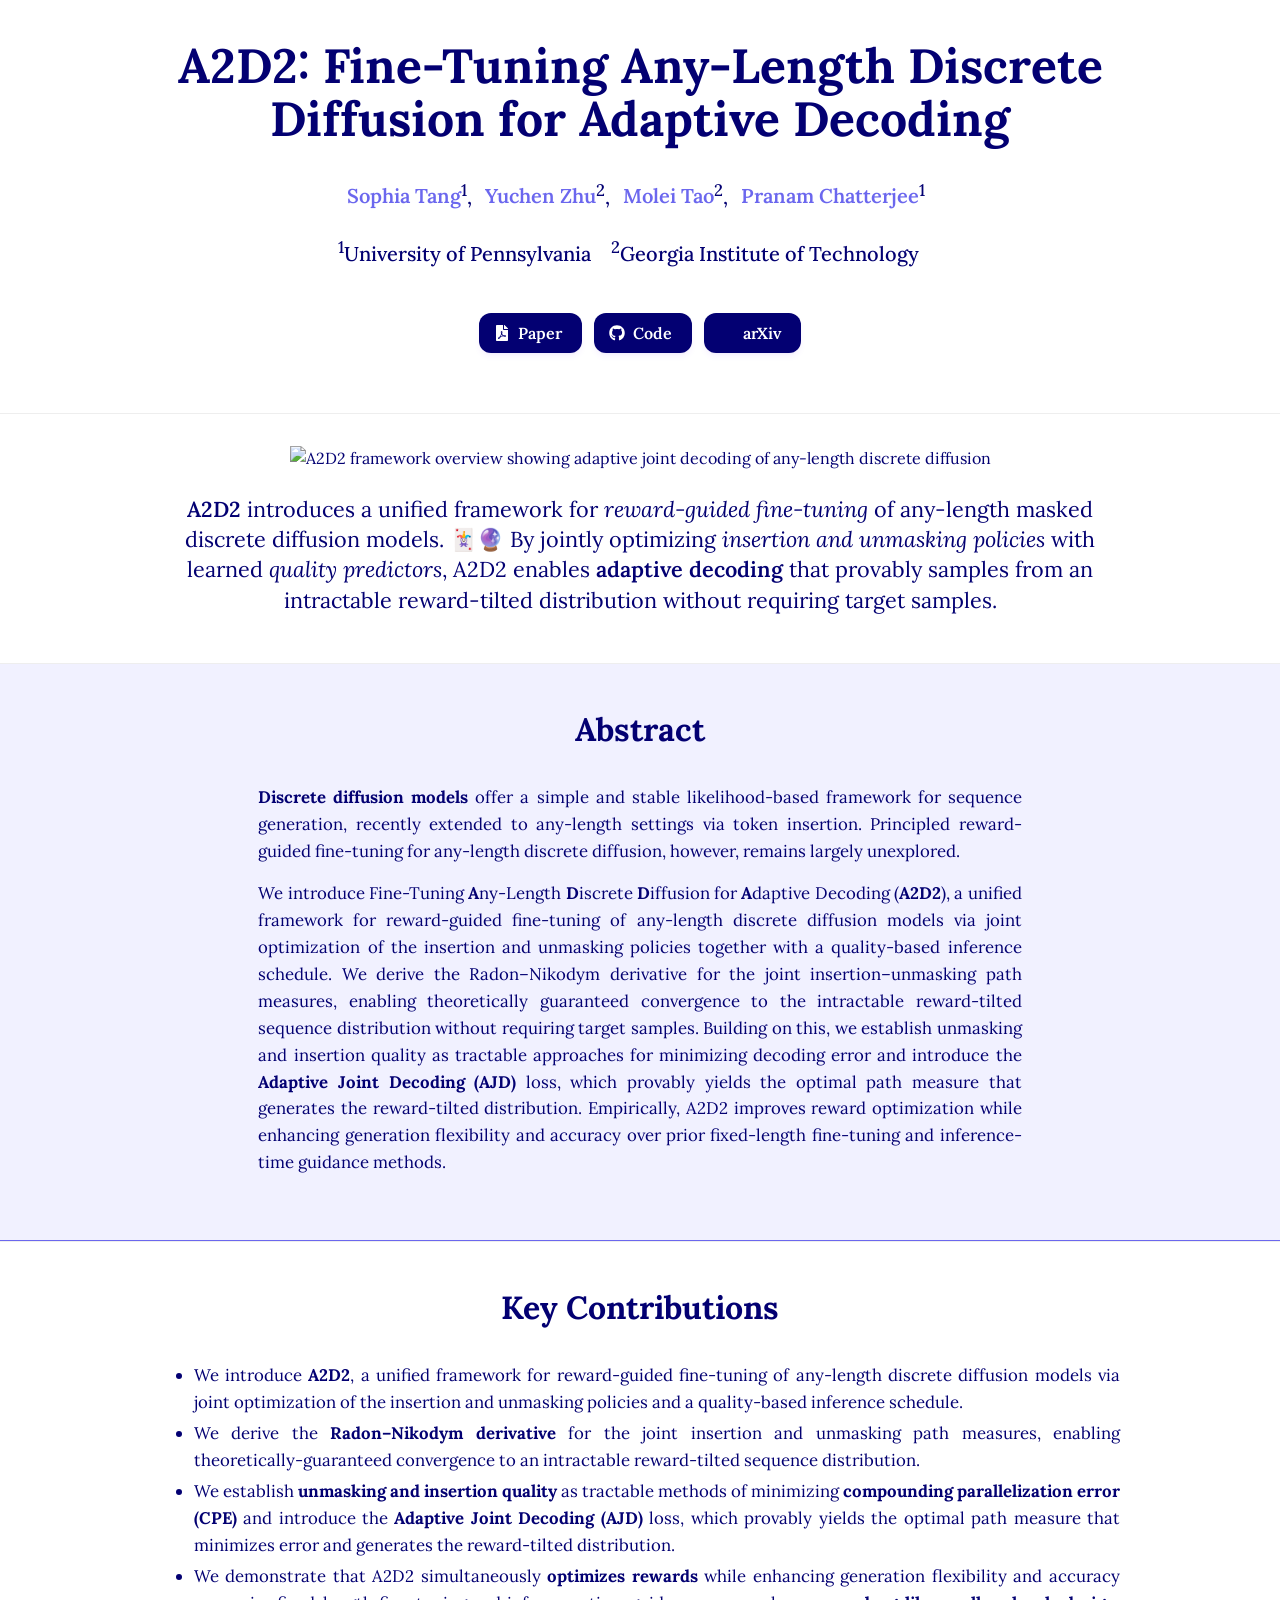
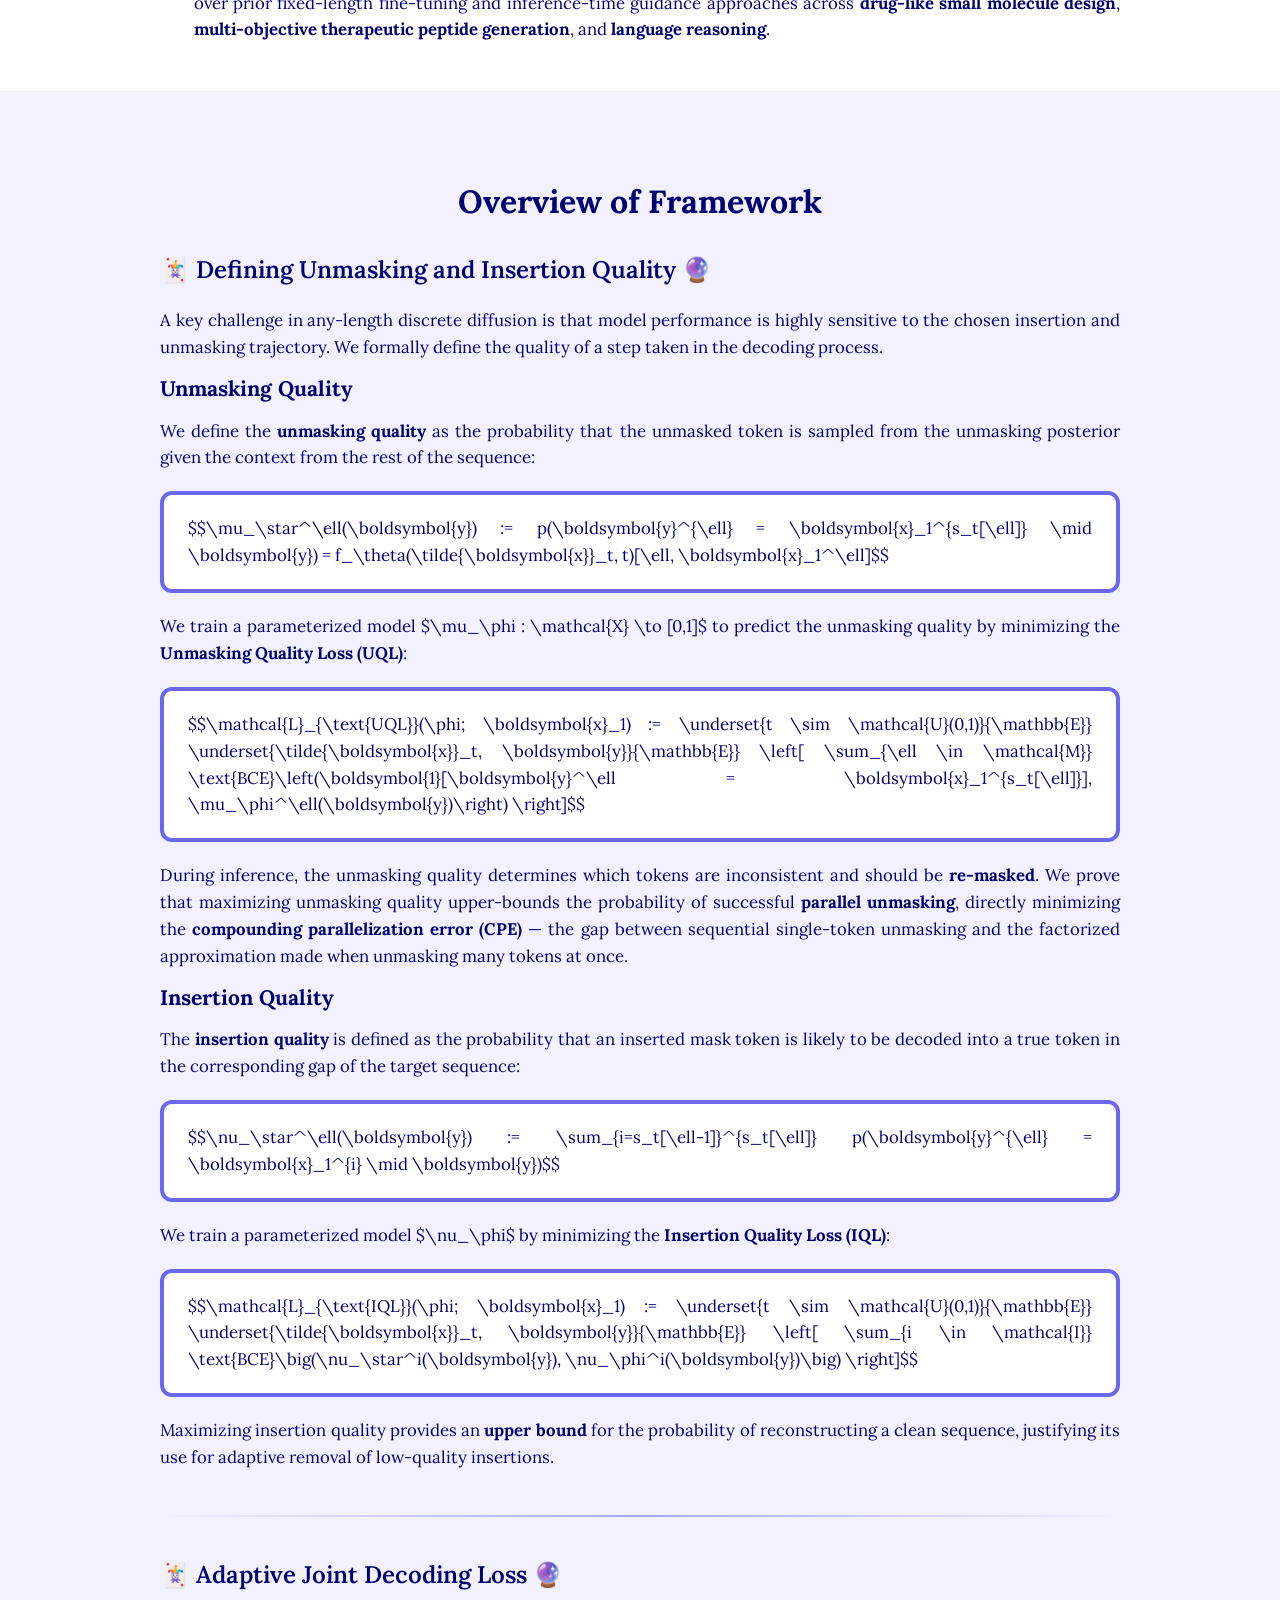
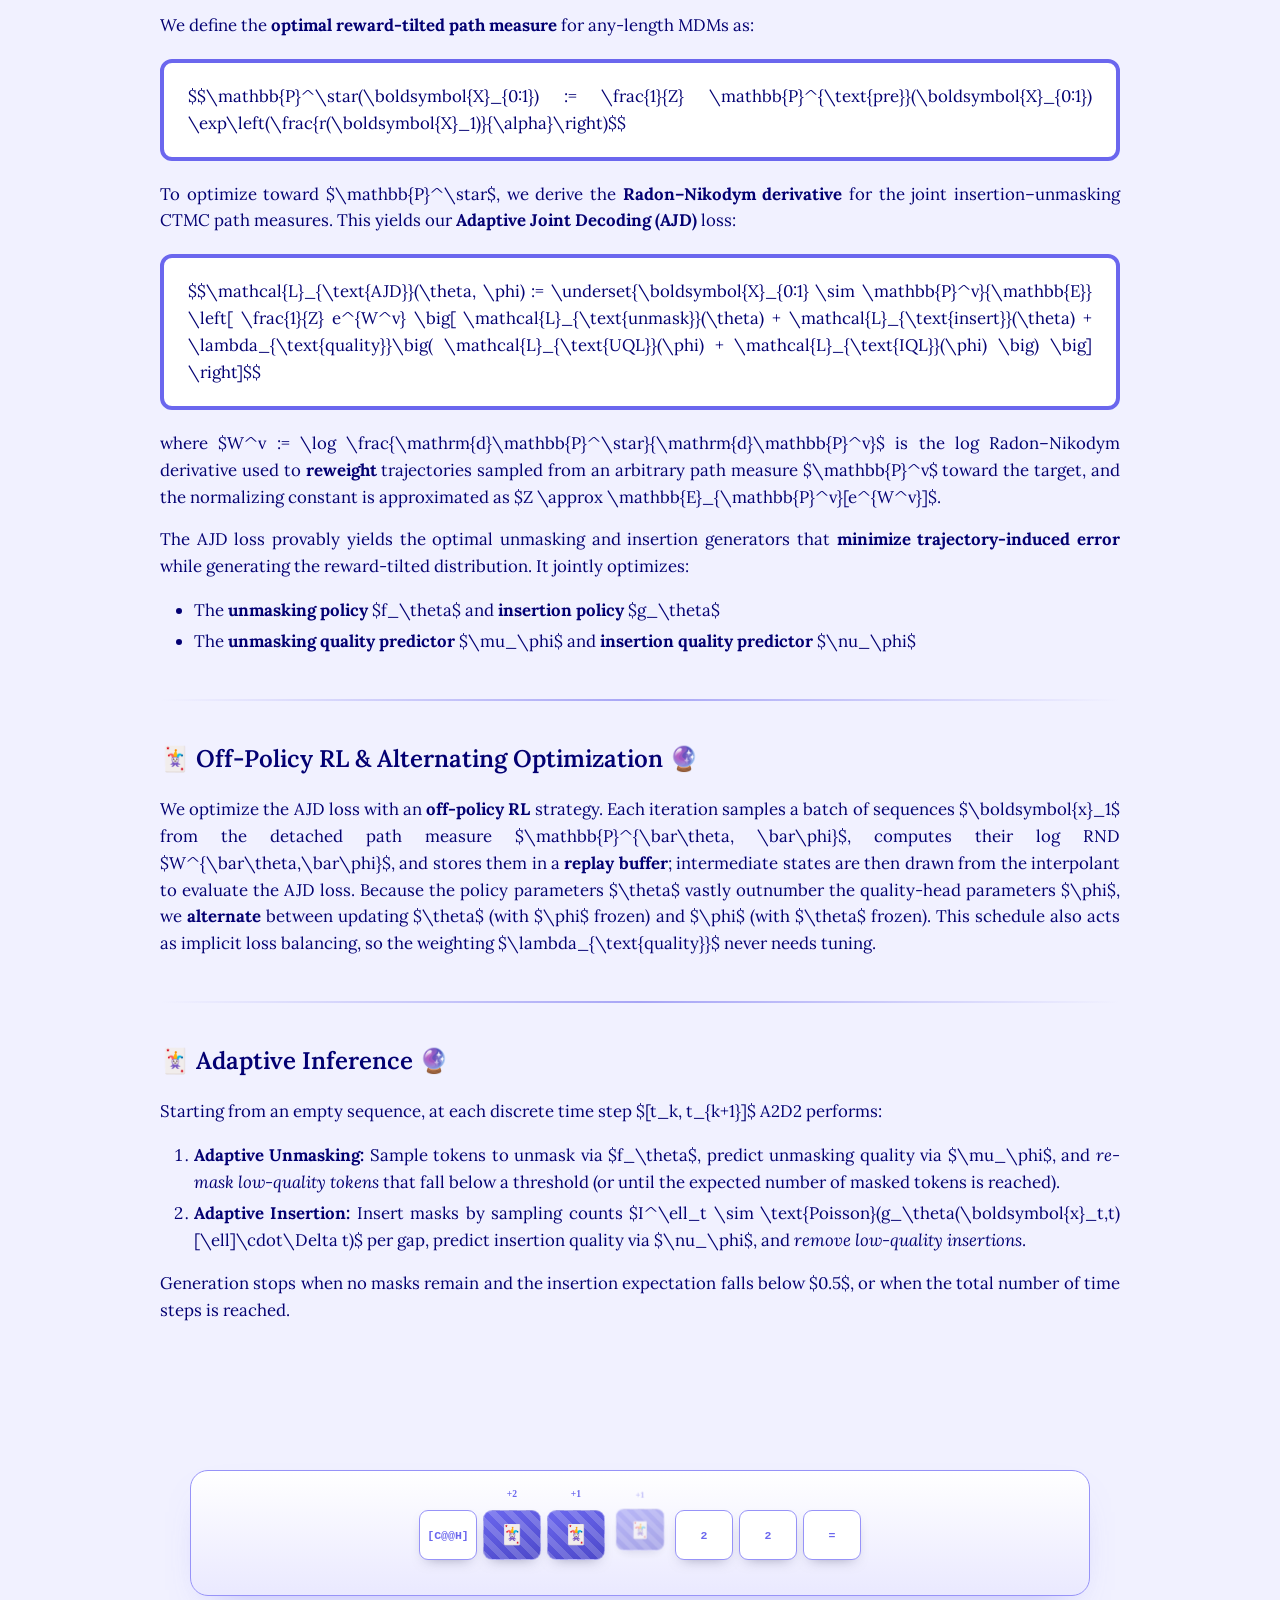
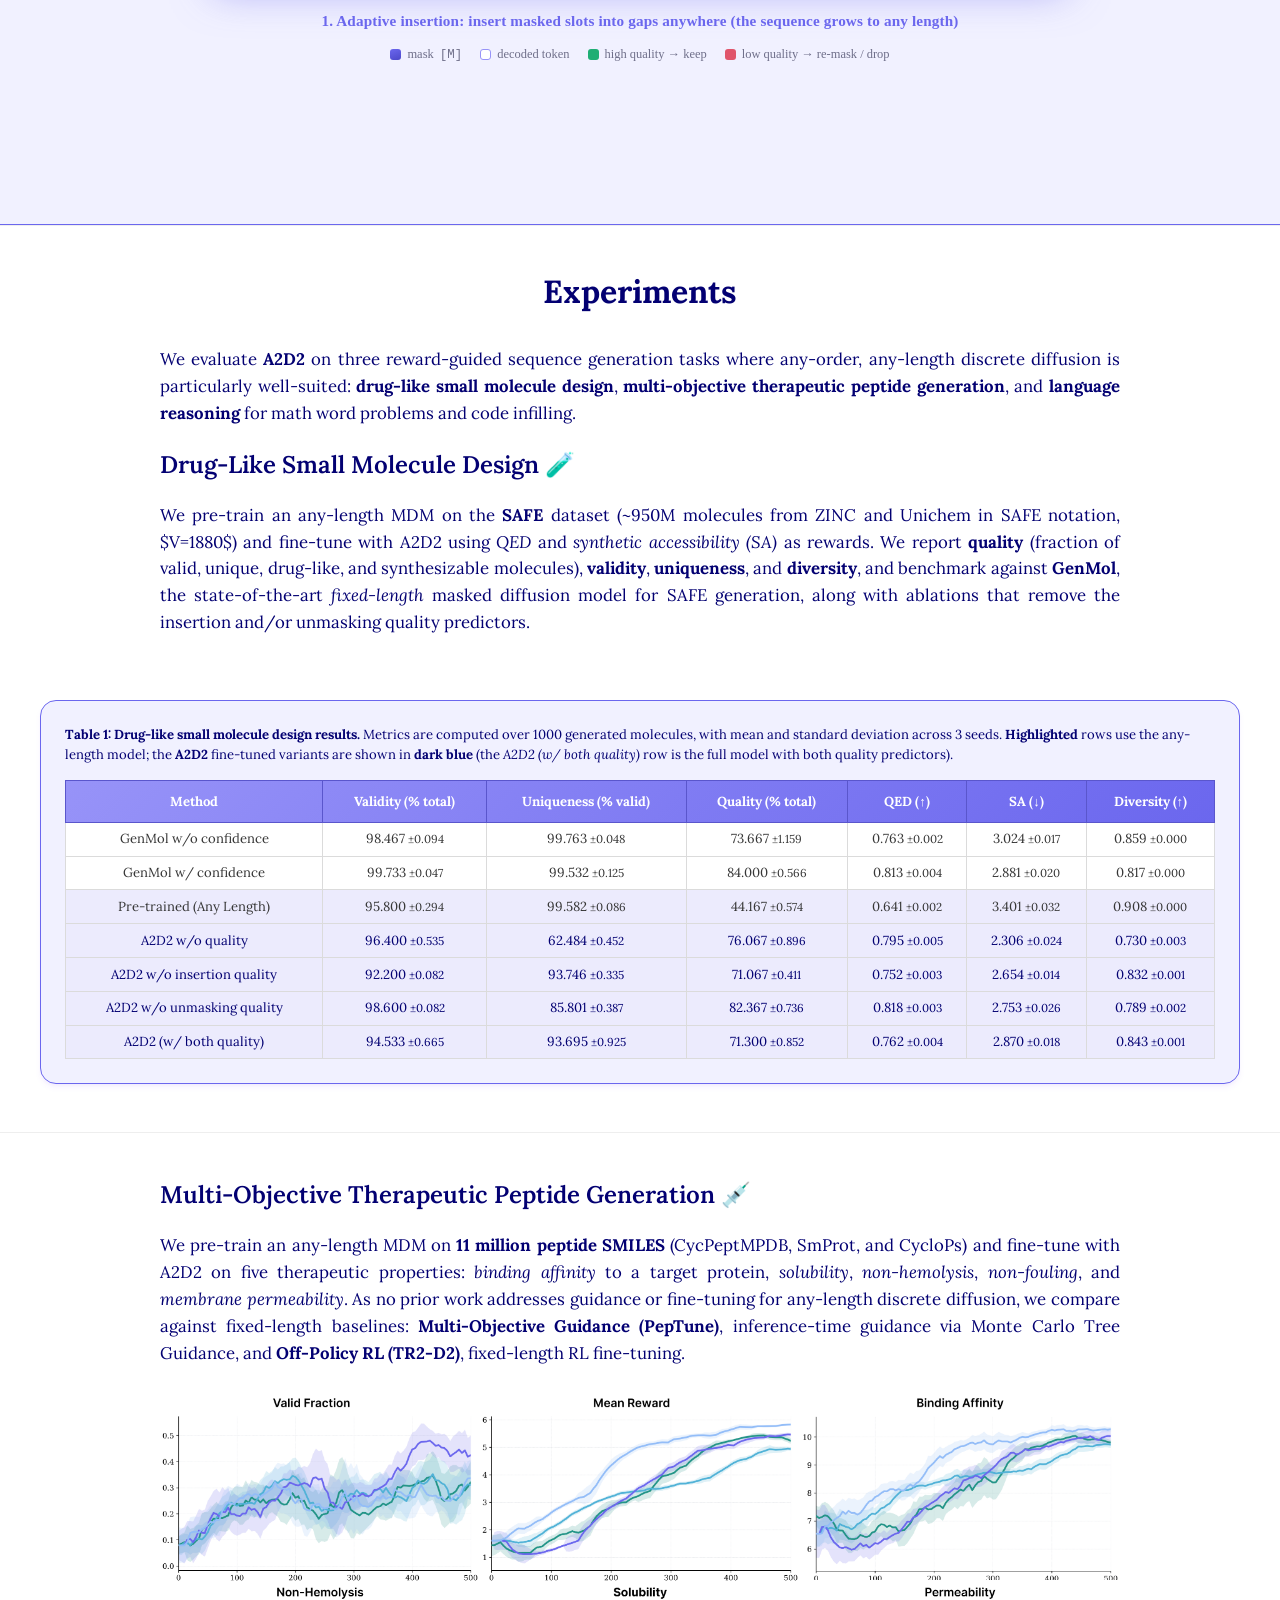
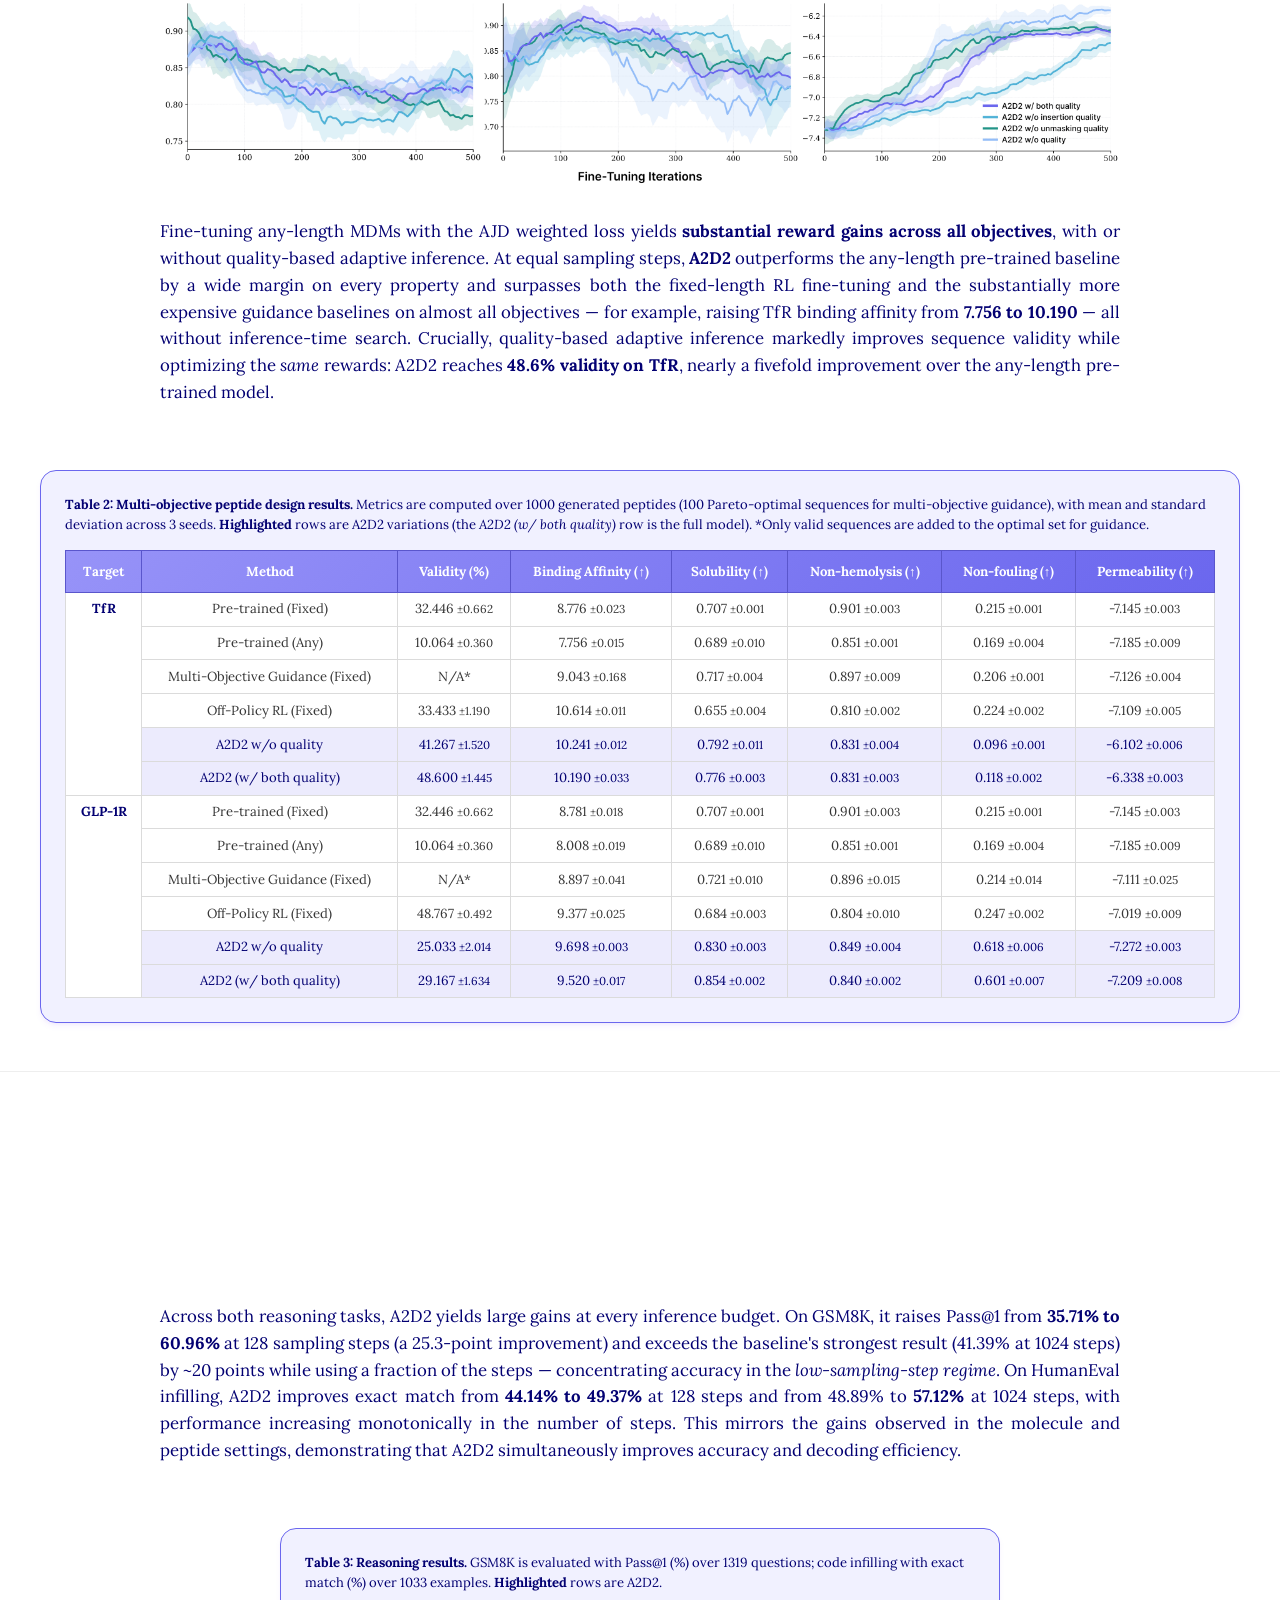
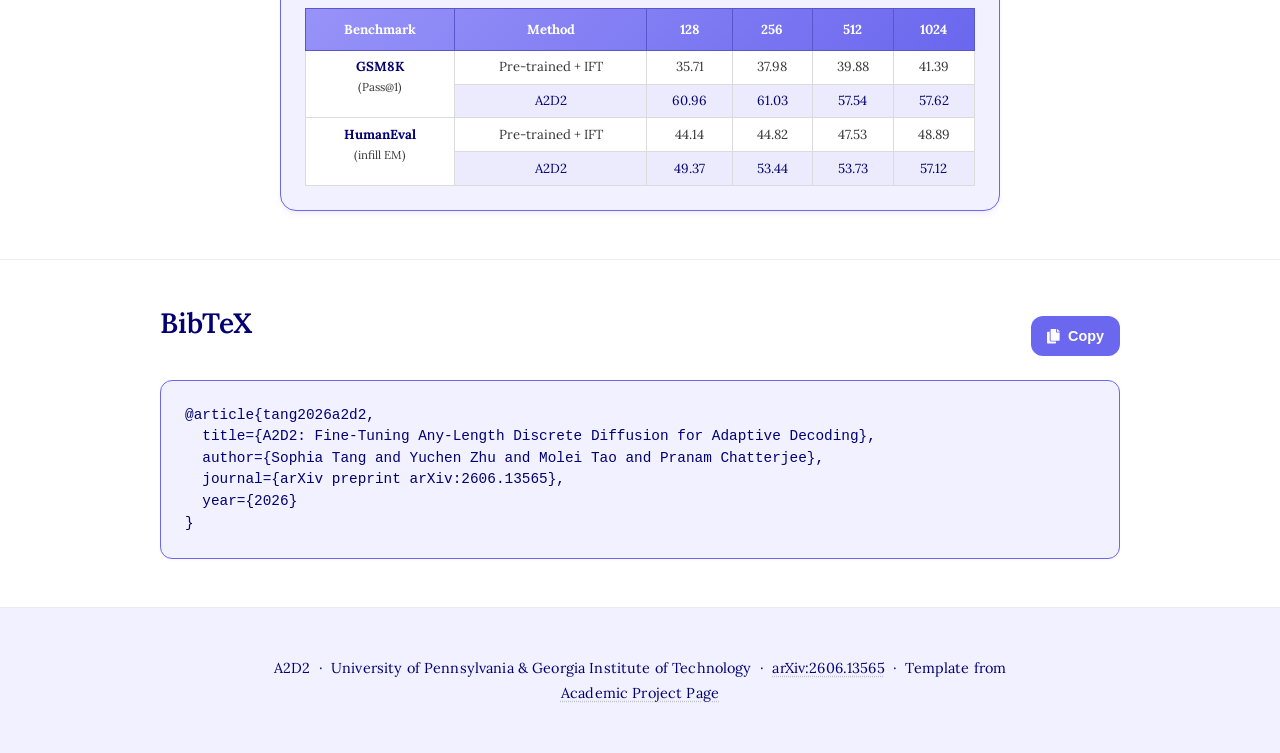
==== index.html @ 41f1f387 "update" ====
<!DOCTYPE html>
<html lang="en">

<head>
    <meta charset="utf-8">
    <meta name="viewport" content="width=device-width, initial-scale=1">

    <!-- Primary Meta Tags -->
    <meta name="title" content="A2D2: Fine-Tuning Any-Length Discrete Diffusion for Adaptive Decoding - Tang, Zhu, Tao, Chatterjee">
    <meta name="description"
        content="A2D2 introduces a unified framework for reward-guided fine-tuning of any-length discrete diffusion models via joint optimization of insertion and unmasking policies with a quality-based inference schedule, evaluated on small-molecule design, therapeutic peptide generation, and language reasoning.">
    <meta name="keywords"
        content="discrete diffusion, masked diffusion models, any-length generation, fine-tuning, reward optimization, adaptive decoding, small molecule design, peptide design, language reasoning, sequence generation, machine learning">
    <meta name="author" content="Sophia Tang, Yuchen Zhu, Molei Tao, Pranam Chatterjee">
    <meta name="robots" content="index, follow">
    <meta name="language" content="English">

    <!-- Open Graph / Facebook -->
    <meta property="og:type" content="article">
    <meta property="og:site_name" content="Chatterjee Lab">
    <meta property="og:title" content="A2D2: Fine-Tuning Any-Length Discrete Diffusion for Adaptive Decoding">
    <meta property="og:description"
        content="A2D2 introduces a unified framework for reward-guided fine-tuning of any-length discrete diffusion models via joint optimization of insertion and unmasking policies with a quality-based inference schedule.">
    <meta property="og:url" content="https://sophtang.github.io/adaptive-anylength-discrete-diffusion">
    <meta property="og:image:width" content="1200">
    <meta property="og:image:height" content="630">
    <meta property="og:image:alt" content="A2D2: Fine-Tuning Any-Length Discrete Diffusion for Adaptive Decoding">
    <meta property="article:author" content="Sophia Tang">
    <meta property="article:tag" content="discrete diffusion">
    <meta property="article:tag" content="adaptive decoding">

    <!-- Academic/Research Specific -->
    <meta name="citation_title" content="A2D2: Fine-Tuning Any-Length Discrete Diffusion for Adaptive Decoding">
    <meta name="citation_author" content="Tang, Sophia">
    <meta name="citation_author" content="Zhu, Yuchen">
    <meta name="citation_author" content="Tao, Molei">
    <meta name="citation_author" content="Chatterjee, Pranam">
    <meta name="citation_publication_date" content="2026">

    <!-- Additional SEO -->
    <meta name="theme-color" content="#6B67EE">
    <meta name="msapplication-TileColor" content="#6B67EE">
    <meta name="apple-mobile-web-app-capable" content="yes">
    <meta name="apple-mobile-web-app-status-bar-style" content="default">

    <!-- Preconnect for performance -->
    <link rel="preconnect" href="https://fonts.googleapis.com">
    <link rel="preconnect" href="https://fonts.gstatic.com" crossorigin>
    <link rel="preconnect" href="https://ajax.googleapis.com">
    <link rel="preconnect" href="https://cdn.jsdelivr.net">

    <title>A2D2: Fine-Tuning Any-Length Discrete Diffusion for Adaptive Decoding</title>

    <!-- Favicon and App Icons -->
    <link rel="icon"
        href="data:image/svg+xml,<svg xmlns='http://www.w3.org/2000/svg' viewBox='0 0 100 100'><text y='.9em' font-size='90'>🃏</text></svg>">
    <link rel="apple-touch-icon"
        href="data:image/svg+xml,<svg xmlns='http://www.w3.org/2000/svg' viewBox='0 0 100 100'><text y='.9em' font-size='90'>🃏</text></svg>">

    <!-- Critical CSS - Load synchronously -->
    <link rel="stylesheet" href="static/css/bulma.min.css">
    <link rel="stylesheet" href="static/css/index.css">

    <!-- Non-critical CSS - Load asynchronously -->
    <link rel="preload" href="static/css/bulma-carousel.min.css" as="style"
        onload="this.onload=null;this.rel='stylesheet'">
    <link rel="preload" href="static/css/bulma-slider.min.css" as="style"
        onload="this.onload=null;this.rel='stylesheet'">
    <link rel="preload" href="static/css/fontawesome.all.min.css" as="style"
        onload="this.onload=null;this.rel='stylesheet'">
    <link rel="preload" href="https://cdn.jsdelivr.net/gh/jpswalsh/academicons@1/css/academicons.min.css" as="style"
        onload="this.onload=null;this.rel='stylesheet'">

    <!-- Fallback for browsers that don't support preload -->
    <noscript>
        <link rel="stylesheet" href="static/css/bulma-carousel.min.css">
        <link rel="stylesheet" href="static/css/bulma-slider.min.css">
        <link rel="stylesheet" href="static/css/fontawesome.all.min.css">
        <link rel="stylesheet" href="https://cdn.jsdelivr.net/gh/jpswalsh/academicons@1/css/academicons.min.css">
    </noscript>

    <!-- Fonts -->
    <link href="https://fonts.googleapis.com/css2?family=Lora:wght@400;500;600;700&display=swap" rel="stylesheet">

    <!-- KaTeX for math equations -->
    <link rel="stylesheet" href="https://cdn.jsdelivr.net/npm/katex@0.16.9/dist/katex.min.css">
    <script defer src="https://cdn.jsdelivr.net/npm/katex@0.16.9/dist/katex.min.js"></script>
    <script defer src="https://cdn.jsdelivr.net/npm/katex@0.16.9/dist/contrib/auto-render.min.js"
        onload="renderMathInElement(document.body, {delimiters: [{left: '$$', right: '$$', display: true}, {left: '$', right: '$', display: false}]});"></script>

    <!-- Defer non-critical JavaScript -->
    <script defer src="https://ajax.googleapis.com/ajax/libs/jquery/3.5.1/jquery.min.js"></script>
    <script defer src="static/js/fontawesome.all.min.js"></script>
    <script defer src="static/js/bulma-carousel.min.js"></script>
    <script defer src="static/js/bulma-slider.min.js"></script>
    <script defer src="static/js/index.js"></script>

    <!-- Structured Data for Academic Papers -->
    <script type="application/ld+json">
  {
    "@context": "https://schema.org",
    "@type": "ScholarlyArticle",
    "headline": "A2D2: Fine-Tuning Any-Length Discrete Diffusion for Adaptive Decoding",
    "description": "A2D2 introduces a unified framework for reward-guided fine-tuning of any-length masked discrete diffusion models, jointly optimizing insertion and unmasking policies with quality-based adaptive inference, evaluated on small-molecule design, therapeutic peptide generation, and language reasoning.",
    "author": [
      {
        "@type": "Person",
        "name": "Sophia Tang",
        "affiliation": { "@type": "Organization", "name": "University of Pennsylvania" }
      },
      {
        "@type": "Person",
        "name": "Yuchen Zhu",
        "affiliation": { "@type": "Organization", "name": "Georgia Institute of Technology" }
      },
      {
        "@type": "Person",
        "name": "Molei Tao",
        "affiliation": { "@type": "Organization", "name": "Georgia Institute of Technology" }
      },
      {
        "@type": "Person",
        "name": "Pranam Chatterjee",
        "affiliation": { "@type": "Organization", "name": "University of Pennsylvania" }
      }
    ],
    "url": "https://sophtang.github.io/a2d2",
    "image": "https://sophtang.github.io/a2d2/static/images/a2d2.png",
    "keywords": ["discrete diffusion", "masked diffusion models", "any-length generation", "fine-tuning", "reward optimization", "adaptive decoding", "small molecule design", "peptide design", "language reasoning"],
    "isAccessibleForFree": true,
    "license": "https://opensource.org/licenses/MIT"
  }
  </script>
</head>

<body>

    <!-- Scroll Progress Bar -->
    <div class="scroll-progress" id="scrollProg"></div>

    <!-- Scroll to Top Button -->
    <button class="scroll-to-top" onclick="scrollToTop()" title="Scroll to top" aria-label="Scroll to top">
        <i class="fas fa-chevron-up"></i>
    </button>

    <main id="main-content">

        <!-- Hero / Title -->
        <section class="hero">
            <div class="hero-body">
                <div class="container is-max-desktop">
                    <div class="columns is-centered">
                        <div class="column has-text-centered">
                            <h1 class="title is-1 publication-title hero-fade hero-fade-1">A2D2: Fine-Tuning Any-Length Discrete Diffusion for Adaptive Decoding</h1>
                            <div class="is-size-5 publication-authors hero-fade hero-fade-2">
                                <span class="author-block">
                                    <a href="https://sophtang.github.io/" target="_blank">Sophia
                                        Tang</a><sup>1</sup>,</span>
                                <span class="author-block">
                                    <a href="https://yuchen-zhu-zyc.github.io/" target="_blank">Yuchen
                                        Zhu</a><sup>2</sup>,</span>
                                <span class="author-block">
                                    <a href="https://mtao8.math.gatech.edu/" target="_blank">Molei
                                        Tao</a><sup>2</sup>,</span>
                                <span class="author-block">
                                    <a href="https://www.chatterjeelab.com/" target="_blank">Pranam
                                        Chatterjee</a><sup>1</sup>
                                </span>
                            </div>

                            <div class="is-size-5 publication-authors hero-fade hero-fade-3">
                                <span class="author-block"><sup>1</sup>University of Pennsylvania &nbsp;&nbsp;
                                    <sup>2</sup>Georgia Institute of Technology &nbsp;&nbsp;
                            </div>

                            <div class="column has-text-centered hero-fade hero-fade-4">
                                <div class="publication-links">
                                    <!-- Paper PDF -->
                                    <span class="link-block">
                                        <a href="https://arxiv.org/pdf/2606.13565" target="_blank"
                                            class="external-link button is-normal is-rounded is-dark">
                                            <span class="icon"><i class="fas fa-file-pdf"></i></span>
                                            <span>Paper</span>
                                        </a>
                                    </span>

                                    <!-- GitHub -->
                                    <span class="link-block">
                                        <a href="https://github.com/sophtang/A2D2" target="_blank"
                                            class="external-link button is-normal is-rounded is-dark">
                                            <span class="icon"><i class="fab fa-github"></i></span>
                                            <span>Code</span>
                                        </a>
                                    </span>

                                    <!-- arXiv  -->
                                    <span class="link-block">
                                        <a href="https://arxiv.org/abs/2606.13565" target="_blank"
                                            class="external-link button is-normal is-rounded is-dark">
                                            <span class="icon"><i class="ai ai-arxiv"></i></span>
                                            <span>arXiv</span>
                                        </a>
                                    </span>
                                </div>
                            </div>
                        </div>
                    </div>
                </div>
            </div>
        </section>


        <!-- Teaser Figure -->
        <section class="hero teaser">
            <div class="container is-max-desktop">
                <div class="hero-body has-text-centered hero-fade hero-fade-5">
                    <img src="static/images/a2d2.gif"
                        alt="A2D2 framework overview showing adaptive joint decoding of any-length discrete diffusion"
                        style="max-width: 100%; height: auto;">
                    <h2 class="subtitle has-text-centered" style="margin-top: 1.5rem; font-size: 1.35rem; line-height: 1.4; letter-spacing: 0em;">
                        <strong>A2D2</strong> introduces a unified framework for <em>reward-guided fine-tuning</em> of any-length
                        masked discrete diffusion models. 🃏🔮 By jointly optimizing <em>insertion and unmasking policies</em>
                        with learned <em>quality predictors</em>, A2D2 enables <strong>adaptive decoding</strong> that provably
                        samples from an intractable reward-tilted distribution without requiring target samples.
                    </h2>
                </div>
            </div>
        </section>


        <!-- Abstract -->
        <section class="section hero is-light">
            <div class="container is-max-desktop">
                <div class="columns is-centered has-text-centered">
                    <div class="column is-four-fifths reveal">
                        <h2 class="title is-3">Abstract</h2>
                        <div class="content has-text-justified">
                            <p>
                                <strong>Discrete diffusion models</strong> offer a simple and stable
                                likelihood-based framework for sequence generation, recently extended to
                                any-length settings via token insertion. Principled reward-guided fine-tuning
                                for any-length discrete diffusion, however, remains largely unexplored.
                            </p>
                            <p>
                                We introduce Fine-Tuning <strong>A</strong>ny-Length <strong>D</strong>iscrete
                                <strong>D</strong>iffusion for <strong>A</strong>daptive Decoding
                                (<strong>A2D2</strong>), a unified framework for reward-guided fine-tuning of
                                any-length discrete diffusion models via joint optimization of the insertion and
                                unmasking policies together with a quality-based inference schedule. We derive the
                                Radon&ndash;Nikodym derivative for the joint insertion&ndash;unmasking path measures,
                                enabling theoretically guaranteed convergence to the intractable reward-tilted
                                sequence distribution without requiring target samples. Building on this, we establish
                                unmasking and insertion quality as tractable approaches for minimizing decoding error
                                and introduce the <strong>Adaptive Joint Decoding (AJD)</strong> loss, which provably
                                yields the optimal path measure that generates the reward-tilted distribution.
                                Empirically, A2D2 improves reward optimization while enhancing generation flexibility
                                and accuracy over prior fixed-length fine-tuning and inference-time guidance methods.
                            </p>
                        </div>
                    </div>
                </div>
            </div>
        </section>


        <!-- Key Contributions -->
        <section class="section">
            <div class="container is-max-desktop">
                <div class="columns is-centered">
                    <div class="column is-full-width reveal">
                        <h2 class="title is-3 has-text-centered">Key Contributions</h2>
                        <div class="content has-text-justified">
                            <ul>
                                <li>We introduce <strong>A2D2</strong>, a unified framework for reward-guided
                                    fine-tuning of any-length discrete diffusion models via joint optimization
                                    of the insertion and unmasking policies and a quality-based inference schedule.</li>
                                <li>We derive the <strong>Radon&ndash;Nikodym derivative</strong> for the joint
                                    insertion and unmasking path measures, enabling theoretically-guaranteed convergence
                                    to an intractable reward-tilted sequence distribution.</li>
                                <li>We establish <strong>unmasking and insertion quality</strong> as tractable methods
                                    of minimizing <strong>compounding parallelization error (CPE)</strong> and introduce
                                    the <strong>Adaptive Joint Decoding (AJD)</strong> loss, which provably yields the
                                    optimal path measure that minimizes error and generates the reward-tilted
                                    distribution.</li>
                                <li>We demonstrate that A2D2 simultaneously <strong>optimizes rewards</strong> while
                                    enhancing generation flexibility and accuracy over prior fixed-length fine-tuning
                                    and inference-time guidance approaches across <strong>drug-like small molecule
                                    design</strong>, <strong>multi-objective therapeutic peptide generation</strong>,
                                    and <strong>language reasoning</strong>.</li>
                            </ul>
                        </div>
                    </div>
                </div>
            </div>
        </section>


        <!-- Method Overview -->
        <section class="section hero is-light">
            <div class="container is-max-desktop">
                <div class="columns is-centered" style="margin-top: 2rem;">
                    <div class="column is-full-width">
                        <h2 class="title is-3 has-text-centered reveal">Overview of Framework</h2>
                        <div class="content has-text-justified">

                            <h3 class="title is-4 reveal">🃏 Defining Unmasking and Insertion Quality 🔮</h3>
                            <p>
                                A key challenge in any-length discrete diffusion is that model performance is highly
                                sensitive to the chosen insertion and unmasking trajectory. We formally define the
                                quality of a step taken in the decoding process.
                            </p>

                            <h4 class="reveal"><strong>Unmasking Quality</strong></h4>
                            <p class="reveal">
                                We define the <strong>unmasking quality</strong> as the probability that the unmasked
                                token is sampled from the unmasking posterior given the context from the rest of the
                                sequence:
                            </p>
                            <div class="math-box reveal">
                                $$\mu_\star^\ell(\boldsymbol{y}) := p(\boldsymbol{y}^{\ell} = \boldsymbol{x}_1^{s_t[\ell]} \mid \boldsymbol{y}) = f_\theta(\tilde{\boldsymbol{x}}_t, t)[\ell, \boldsymbol{x}_1^\ell]$$
                            </div>
                            <p class="reveal">
                                We train a parameterized model $\mu_\phi : \mathcal{X} \to [0,1]$ to predict the
                                unmasking quality by minimizing the <strong>Unmasking Quality Loss (UQL)</strong>:
                            </p>
                            <div class="math-box reveal">
                                $$\mathcal{L}_{\text{UQL}}(\phi; \boldsymbol{x}_1) := \underset{t \sim \mathcal{U}(0,1)}{\mathbb{E}} \underset{\tilde{\boldsymbol{x}}_t, \boldsymbol{y}}{\mathbb{E}} \left[ \sum_{\ell \in \mathcal{M}} \text{BCE}\left(\boldsymbol{1}[\boldsymbol{y}^\ell = \boldsymbol{x}_1^{s_t[\ell]}], \mu_\phi^\ell(\boldsymbol{y})\right) \right]$$
                            </div>
                            <p class="reveal">
                                During inference, the unmasking quality determines which tokens are inconsistent and
                                should be <strong>re-masked</strong>. We prove that maximizing unmasking quality
                                upper-bounds the probability of successful <strong>parallel unmasking</strong>, directly
                                minimizing the <strong>compounding parallelization error (CPE)</strong> &mdash; the gap
                                between sequential single-token unmasking and the factorized approximation made when
                                unmasking many tokens at once.
                            </p>

                            <h4 class="reveal"><strong>Insertion Quality</strong></h4>
                            <p class="reveal">
                                The <strong>insertion quality</strong> is defined as the probability that an
                                inserted mask token is likely to be decoded into a true token in the corresponding
                                gap of the target sequence:
                            </p>
                            <div class="math-box reveal">
                                $$\nu_\star^\ell(\boldsymbol{y}) := \sum_{i=s_t[\ell-1]}^{s_t[\ell]} p(\boldsymbol{y}^{\ell} = \boldsymbol{x}_1^{i} \mid \boldsymbol{y})$$
                            </div>
                            <p class="reveal">
                                We train a parameterized model $\nu_\phi$ by minimizing the <strong>Insertion Quality Loss (IQL)</strong>:
                            </p>
                            <div class="math-box reveal">
                                $$\mathcal{L}_{\text{IQL}}(\phi; \boldsymbol{x}_1) := \underset{t \sim \mathcal{U}(0,1)}{\mathbb{E}} \underset{\tilde{\boldsymbol{x}}_t, \boldsymbol{y}}{\mathbb{E}} \left[ \sum_{i \in \mathcal{I}} \text{BCE}\big(\nu_\star^i(\boldsymbol{y}), \nu_\phi^i(\boldsymbol{y})\big) \right]$$
                            </div>
                            <p class="reveal">
                                Maximizing insertion quality provides an <strong>upper bound</strong> for the
                                probability of reconstructing a clean sequence, justifying its use for adaptive
                                removal of low-quality insertions.
                            </p>

                            <hr class="reveal" style="border:none; height:2px; background:linear-gradient(90deg, transparent, #6B67EE, transparent); opacity:.55; margin:2.75rem 0;">

                            <h3 class="title is-4 reveal">🃏 Adaptive Joint Decoding Loss 🔮</h3>
                            <p class="reveal">
                                We define the <strong>optimal reward-tilted path measure</strong> for any-length MDMs
                                as:
                            </p>
                            <div class="math-box reveal">
                                $$\mathbb{P}^\star(\boldsymbol{X}_{0:1}) := \frac{1}{Z} \mathbb{P}^{\text{pre}}(\boldsymbol{X}_{0:1}) \exp\left(\frac{r(\boldsymbol{X}_1)}{\alpha}\right)$$
                            </div>
                            <p class="reveal">
                                To optimize toward $\mathbb{P}^\star$, we derive the <strong>Radon&ndash;Nikodym
                                derivative</strong> for the joint insertion&ndash;unmasking CTMC path measures.
                                This yields our <strong>Adaptive Joint Decoding (AJD)</strong> loss:
                            </p>
                            <div class="math-box reveal">
                                $$\mathcal{L}_{\text{AJD}}(\theta, \phi) := \underset{\boldsymbol{X}_{0:1} \sim \mathbb{P}^v}{\mathbb{E}} \left[ \frac{1}{Z} e^{W^v} \big[ \mathcal{L}_{\text{unmask}}(\theta) + \mathcal{L}_{\text{insert}}(\theta) + \lambda_{\text{quality}}\big( \mathcal{L}_{\text{UQL}}(\phi) + \mathcal{L}_{\text{IQL}}(\phi) \big) \big] \right]$$
                            </div>
                            <p class="reveal">
                                where $W^v := \log \frac{\mathrm{d}\mathbb{P}^\star}{\mathrm{d}\mathbb{P}^v}$ is the
                                log Radon&ndash;Nikodym derivative used to <strong>reweight</strong> trajectories
                                sampled from an arbitrary path measure $\mathbb{P}^v$ toward the target, and the
                                normalizing constant is approximated as $Z \approx \mathbb{E}_{\mathbb{P}^v}[e^{W^v}]$.
                            </p>
                            <p class="reveal">
                                The AJD loss provably yields the optimal unmasking and insertion generators that
                                <strong>minimize trajectory-induced error</strong> while generating the
                                reward-tilted distribution. It jointly optimizes:
                            </p>
                            <ul>
                                <li>The <strong>unmasking policy</strong> $f_\theta$ and <strong>insertion policy</strong> $g_\theta$</li>
                                <li>The <strong>unmasking quality predictor</strong> $\mu_\phi$ and <strong>insertion quality predictor</strong> $\nu_\phi$</li>
                            </ul>

                            <hr class="reveal" style="border:none; height:2px; background:linear-gradient(90deg, transparent, #6B67EE, transparent); opacity:.55; margin:2.75rem 0;">

                            <h3 class="title is-4 reveal">🃏 Off-Policy RL &amp; Alternating Optimization 🔮</h3>
                            <p class="reveal">
                                We optimize the AJD loss with an <strong>off-policy RL</strong> strategy. Each iteration
                                samples a batch of sequences $\boldsymbol{x}_1$ from the detached path measure
                                $\mathbb{P}^{\bar\theta, \bar\phi}$, computes their log RND $W^{\bar\theta,\bar\phi}$, and
                                stores them in a <strong>replay buffer</strong>; intermediate states are then drawn from
                                the interpolant to evaluate the AJD loss. Because the policy parameters $\theta$ vastly
                                outnumber the quality-head parameters $\phi$, we <strong>alternate</strong> between
                                updating $\theta$ (with $\phi$ frozen) and $\phi$ (with $\theta$ frozen). This schedule
                                also acts as implicit loss balancing, so the weighting $\lambda_{\text{quality}}$ never
                                needs tuning.
                            </p>

                            <hr class="reveal" style="border:none; height:2px; background:linear-gradient(90deg, transparent, #6B67EE, transparent); opacity:.55; margin:2.75rem 0;">

                            <h3 class="title is-4 reveal">🃏 Adaptive Inference 🔮</h3>
                            <p class="reveal">
                                Starting from an empty sequence, at each discrete time step $[t_k, t_{k+1}]$ A2D2 performs:
                            </p>
                            <ol>
                                <li><strong>Adaptive Unmasking:</strong> Sample tokens to unmask via $f_\theta$,
                                    predict unmasking quality via $\mu_\phi$, and <em>re-mask low-quality tokens</em>
                                    that fall below a threshold (or until the expected number of masked tokens is reached).</li>
                                <li><strong>Adaptive Insertion:</strong> Insert masks by sampling counts
                                    $I^\ell_t \sim \text{Poisson}(g_\theta(\boldsymbol{x}_t,t)[\ell]\cdot\Delta t)$ per gap,
                                    predict insertion quality via $\nu_\phi$, and <em>remove low-quality insertions</em>.</li>
                            </ol>
                            <p>
                                Generation stops when no masks remain and the insertion expectation falls below
                                $0.5$, or when the total number of time steps is reached.
                            </p>

                            <div class="reveal" style="margin-top:2rem;">
                                <iframe src="hero-card-dealer.html"
                                        title="A2D2 Adaptive Joint Decoding animation"
                                        loading="lazy" scrolling="no"
                                        style="width:100%; height:420px; border:none; background:transparent; display:block;"></iframe>
                            </div>

                        </div>
                    </div>
                </div>
            </div>
        </section>


        <!-- Experiments -->
        <section class="section">
            <div class="container is-max-desktop">
                <div class="columns is-centered">
                    <div class="column is-full-width">

                        <h2 class="title is-3 has-text-centered reveal">Experiments</h2>
                        <div class="content has-text-justified reveal">
                            <p>
                                We evaluate <strong>A2D2</strong> on three reward-guided sequence generation tasks
                                where any-order, any-length discrete diffusion is particularly well-suited:
                                <strong>drug-like small molecule design</strong>, <strong>multi-objective therapeutic
                                peptide generation</strong>, and <strong>language reasoning</strong> for math word
                                problems and code infilling.
                            </p>
                        </div>

                        <!-- Small Molecule Design -->
                        <h3 class="title is-4 reveal">Drug-Like Small Molecule Design 🧪</h3>
                        <div class="content has-text-justified reveal">
                            <p>
                                We pre-train an any-length MDM on the <strong>SAFE</strong> dataset
                                (~950M molecules from ZINC and Unichem in SAFE notation, $V=1880$) and fine-tune with
                                A2D2 using <em>QED</em> and <em>synthetic accessibility (SA)</em> as rewards. We report
                                <strong>quality</strong> (fraction of valid, unique, drug-like, and synthesizable
                                molecules), <strong>validity</strong>, <strong>uniqueness</strong>, and
                                <strong>diversity</strong>, and benchmark against <strong>GenMol</strong>, the
                                state-of-the-art <em>fixed-length</em> masked diffusion model for SAFE generation,
                                along with ablations that remove the insertion and/or unmasking quality predictors.
                            </p>
                        </div>
                    </div>
                </div>
            </div>
        </section>

        <!-- Table 1: Molecule -->
        <section class="section" style="padding-top: 0; padding-bottom: 3rem; border-top: none;">
            <div class="container reveal" style="max-width: 1200px;">
                <div style="
                    background: var(--background-secondary);
                    border: 1.5px solid var(--border-color);
                    border-radius: var(--border-radius-lg);
                    padding: 1.5rem;
                    box-shadow: var(--shadow-md);
                    overflow-x: auto;
                ">
                    <p style="font-size: 0.82rem; margin-bottom: 1rem; color: var(--text-secondary); font-family: 'Lora', serif;">
                        <strong>Table 1: Drug-like small molecule design results.</strong> Metrics are computed over 1000 generated molecules, with mean and standard deviation across 3 seeds. <strong>Highlighted</strong> rows use the any-length model; the <strong>A2D2</strong> fine-tuned variants are shown in <strong>dark blue</strong> (the <em>A2D2 (w/ both quality)</em> row is the full model with both quality predictors).
                    </p>
                    <table class="table is-bordered is-hoverable is-fullwidth" style="
                        font-size: 0.82rem;
                        text-align: center;
                        font-family: 'Lora', serif;
                        background: white;
                        margin-bottom: 0;
                    ">
                        <thead>
                            <tr style="background: var(--gradient-primary);">
                                <th style="color: white; border-color: #5a56cc; padding: 0.65rem 0.75rem; white-space: nowrap;">Method</th>
                                <th style="color: white; border-color: #5a56cc; padding: 0.65rem 0.75rem; white-space: nowrap;">Validity (% total)</th>
                                <th style="color: white; border-color: #5a56cc; padding: 0.65rem 0.75rem; white-space: nowrap;">Uniqueness (% valid)</th>
                                <th style="color: white; border-color: #5a56cc; padding: 0.65rem 0.75rem; white-space: nowrap;">Quality (% total)</th>
                                <th style="color: white; border-color: #5a56cc; padding: 0.65rem 0.75rem; white-space: nowrap;">QED (&uarr;)</th>
                                <th style="color: white; border-color: #5a56cc; padding: 0.65rem 0.75rem; white-space: nowrap;">SA (&darr;)</th>
                                <th style="color: white; border-color: #5a56cc; padding: 0.65rem 0.75rem; white-space: nowrap;">Diversity (&uarr;)</th>
                            </tr>
                        </thead>
                        <tbody>
                            <tr>
                                <td>GenMol w/o confidence</td>
                                <td>98.467 <small>&plusmn;0.094</small></td>
                                <td>99.763 <small>&plusmn;0.048</small></td>
                                <td>73.667 <small>&plusmn;1.159</small></td>
                                <td>0.763 <small>&plusmn;0.002</small></td>
                                <td>3.024 <small>&plusmn;0.017</small></td>
                                <td>0.859 <small>&plusmn;0.000</small></td>
                            </tr>
                            <tr>
                                <td>GenMol w/ confidence</td>
                                <td>99.733 <small>&plusmn;0.047</small></td>
                                <td>99.532 <small>&plusmn;0.125</small></td>
                                <td>84.000 <small>&plusmn;0.566</small></td>
                                <td>0.813 <small>&plusmn;0.004</small></td>
                                <td>2.881 <small>&plusmn;0.020</small></td>
                                <td>0.817 <small>&plusmn;0.000</small></td>
                            </tr>
                            <tr style="background-color: rgba(107, 103, 238, 0.13);">
                                <td>Pre-trained (Any Length)</td>
                                <td>95.800 <small>&plusmn;0.294</small></td>
                                <td>99.582 <small>&plusmn;0.086</small></td>
                                <td>44.167 <small>&plusmn;0.574</small></td>
                                <td>0.641 <small>&plusmn;0.002</small></td>
                                <td>3.401 <small>&plusmn;0.032</small></td>
                                <td>0.908 <small>&plusmn;0.000</small></td>
                            </tr>
                            <tr class="a2d2-row">
                                <td>A2D2 w/o quality</td>
                                <td>96.400 <small>&plusmn;0.535</small></td>
                                <td>62.484 <small>&plusmn;0.452</small></td>
                                <td>76.067 <small>&plusmn;0.896</small></td>
                                <td>0.795 <small>&plusmn;0.005</small></td>
                                <td>2.306 <small>&plusmn;0.024</small></td>
                                <td>0.730 <small>&plusmn;0.003</small></td>
                            </tr>
                            <tr class="a2d2-row">
                                <td>A2D2 w/o insertion quality</td>
                                <td>92.200 <small>&plusmn;0.082</small></td>
                                <td>93.746 <small>&plusmn;0.335</small></td>
                                <td>71.067 <small>&plusmn;0.411</small></td>
                                <td>0.752 <small>&plusmn;0.003</small></td>
                                <td>2.654 <small>&plusmn;0.014</small></td>
                                <td>0.832 <small>&plusmn;0.001</small></td>
                            </tr>
                            <tr class="a2d2-row">
                                <td>A2D2 w/o unmasking quality</td>
                                <td>98.600 <small>&plusmn;0.082</small></td>
                                <td>85.801 <small>&plusmn;0.387</small></td>
                                <td>82.367 <small>&plusmn;0.736</small></td>
                                <td>0.818 <small>&plusmn;0.003</small></td>
                                <td>2.753 <small>&plusmn;0.026</small></td>
                                <td>0.789 <small>&plusmn;0.002</small></td>
                            </tr>
                            <tr class="a2d2-row">
                                <td>A2D2 (w/ both quality)</td>
                                <td>94.533 <small>&plusmn;0.665</small></td>
                                <td>93.695 <small>&plusmn;0.925</small></td>
                                <td>71.300 <small>&plusmn;0.852</small></td>
                                <td>0.762 <small>&plusmn;0.004</small></td>
                                <td>2.870 <small>&plusmn;0.018</small></td>
                                <td>0.843 <small>&plusmn;0.001</small></td>
                            </tr>
                        </tbody>
                    </table>
                </div><!-- /inner card -->
            </div><!-- /container -->
        </section>

        <!-- Peptide Design -->
        <section class="section">
            <div class="container is-max-desktop">
                <div class="columns is-centered">
                    <div class="column is-full-width">

                        <h3 class="title is-4 reveal">Multi-Objective Therapeutic Peptide Generation 💉</h3>
                        <div class="content has-text-justified reveal">
                            <p>
                                We pre-train an any-length MDM on <strong>11 million peptide SMILES</strong>
                                (CycPeptMPDB, SmProt, and CycloPs) and fine-tune with A2D2 on five therapeutic
                                properties: <em>binding affinity</em> to a target protein, <em>solubility</em>,
                                <em>non-hemolysis</em>, <em>non-fouling</em>, and <em>membrane permeability</em>.
                                As no prior work addresses guidance or fine-tuning for any-length discrete diffusion,
                                we compare against fixed-length baselines: <strong>Multi-Objective Guidance
                                (PepTune)</strong>, inference-time guidance via Monte Carlo Tree Guidance, and
                                <strong>Off-Policy RL (TR2-D2)</strong>, fixed-length RL fine-tuning.
                            </p>
                        </div>
                        <div class="has-text-centered reveal">
                            <img src="static/images/fig2.png"
                                alt="Multi-objective peptide fine-tuning curves with and without quality-based adaptive inference"
                                style="max-width: 100%; height: auto;" loading="lazy">
                        </div>
                        <br>
                        <div class="content has-text-justified reveal">
                            <p>
                                Fine-tuning any-length MDMs with the AJD weighted loss yields <strong>substantial
                                reward gains across all objectives</strong>, with or without quality-based adaptive
                                inference. At equal sampling steps, <strong>A2D2</strong> outperforms the any-length
                                pre-trained baseline by a wide margin on every property and surpasses both the
                                fixed-length RL fine-tuning and the substantially more expensive guidance baselines on
                                almost all objectives &mdash; for example, raising TfR binding affinity from
                                <strong>7.756 to 10.190</strong> &mdash; all without inference-time search. Crucially,
                                quality-based adaptive inference markedly improves sequence validity while optimizing
                                the <em>same</em> rewards: A2D2 reaches <strong>48.6% validity on TfR</strong>, nearly
                                a fivefold improvement over the any-length pre-trained model.
                            </p>
                        </div>

                    </div>
                </div>
            </div>
        </section>

        <!-- Table 2: Peptide -->
        <section class="section" style="padding-top: 0; padding-bottom: 3rem; border-top: none;">
            <div class="container reveal" style="max-width: 1200px;">
                <div style="
                    background: var(--background-secondary);
                    border: 1.5px solid var(--border-color);
                    border-radius: var(--border-radius-lg);
                    padding: 1.5rem;
                    box-shadow: var(--shadow-md);
                    overflow-x: auto;
                ">
                    <p style="font-size: 0.82rem; margin-bottom: 1rem; color: var(--text-secondary); font-family: 'Lora', serif;">
                        <strong>Table 2: Multi-objective peptide design results.</strong> Metrics are computed over 1000 generated peptides (100 Pareto-optimal sequences for multi-objective guidance), with mean and standard deviation across 3 seeds. <strong>Highlighted</strong> rows are A2D2 variations (the <em>A2D2 (w/ both quality)</em> row is the full model). *Only valid sequences are added to the optimal set for guidance.
                    </p>
                    <table class="table is-bordered is-hoverable is-fullwidth" style="
                        font-size: 0.82rem;
                        text-align: center;
                        font-family: 'Lora', serif;
                        background: white;
                        margin-bottom: 0;
                    ">
                        <thead>
                            <tr style="background: var(--gradient-primary);">
                                <th style="color: white; border-color: #5a56cc; padding: 0.65rem 0.75rem; white-space: nowrap;">Target</th>
                                <th style="color: white; border-color: #5a56cc; padding: 0.65rem 0.75rem; white-space: nowrap;">Method</th>
                                <th style="color: white; border-color: #5a56cc; padding: 0.65rem 0.75rem; white-space: nowrap;">Validity (%)</th>
                                <th style="color: white; border-color: #5a56cc; padding: 0.65rem 0.75rem; white-space: nowrap;">Binding Affinity (&uarr;)</th>
                                <th style="color: white; border-color: #5a56cc; padding: 0.65rem 0.75rem; white-space: nowrap;">Solubility (&uarr;)</th>
                                <th style="color: white; border-color: #5a56cc; padding: 0.65rem 0.75rem; white-space: nowrap;">Non-hemolysis (&uarr;)</th>
                                <th style="color: white; border-color: #5a56cc; padding: 0.65rem 0.75rem; white-space: nowrap;">Non-fouling (&uarr;)</th>
                                <th style="color: white; border-color: #5a56cc; padding: 0.65rem 0.75rem; white-space: nowrap;">Permeability (&uarr;)</th>
                            </tr>
                        </thead>
                        <tbody>
                            <!-- TfR -->
                            <tr>
                                <td rowspan="6"><strong>TfR</strong></td>
                                <td>Pre-trained (Fixed)</td>
                                <td>32.446 <small>&plusmn;0.662</small></td>
                                <td>8.776 <small>&plusmn;0.023</small></td>
                                <td>0.707 <small>&plusmn;0.001</small></td>
                                <td>0.901 <small>&plusmn;0.003</small></td>
                                <td>0.215 <small>&plusmn;0.001</small></td>
                                <td>-7.145 <small>&plusmn;0.003</small></td>
                            </tr>
                            <tr>
                                <td>Pre-trained (Any)</td>
                                <td>10.064 <small>&plusmn;0.360</small></td>
                                <td>7.756 <small>&plusmn;0.015</small></td>
                                <td>0.689 <small>&plusmn;0.010</small></td>
                                <td>0.851 <small>&plusmn;0.001</small></td>
                                <td>0.169 <small>&plusmn;0.004</small></td>
                                <td>-7.185 <small>&plusmn;0.009</small></td>
                            </tr>
                            <tr>
                                <td>Multi-Objective Guidance (Fixed)</td>
                                <td>N/A*</td>
                                <td>9.043 <small>&plusmn;0.168</small></td>
                                <td>0.717 <small>&plusmn;0.004</small></td>
                                <td>0.897 <small>&plusmn;0.009</small></td>
                                <td>0.206 <small>&plusmn;0.001</small></td>
                                <td>-7.126 <small>&plusmn;0.004</small></td>
                            </tr>
                            <tr>
                                <td>Off-Policy RL (Fixed)</td>
                                <td>33.433 <small>&plusmn;1.190</small></td>
                                <td>10.614 <small>&plusmn;0.011</small></td>
                                <td>0.655 <small>&plusmn;0.004</small></td>
                                <td>0.810 <small>&plusmn;0.002</small></td>
                                <td>0.224 <small>&plusmn;0.002</small></td>
                                <td>-7.109 <small>&plusmn;0.005</small></td>
                            </tr>
                            <tr class="a2d2-row">
                                <td>A2D2 w/o quality</td>
                                <td>41.267 <small>&plusmn;1.520</small></td>
                                <td>10.241 <small>&plusmn;0.012</small></td>
                                <td>0.792 <small>&plusmn;0.011</small></td>
                                <td>0.831 <small>&plusmn;0.004</small></td>
                                <td>0.096 <small>&plusmn;0.001</small></td>
                                <td>-6.102 <small>&plusmn;0.006</small></td>
                            </tr>
                            <tr class="a2d2-row">
                                <td>A2D2 (w/ both quality)</td>
                                <td>48.600 <small>&plusmn;1.445</small></td>
                                <td>10.190 <small>&plusmn;0.033</small></td>
                                <td>0.776 <small>&plusmn;0.003</small></td>
                                <td>0.831 <small>&plusmn;0.003</small></td>
                                <td>0.118 <small>&plusmn;0.002</small></td>
                                <td>-6.338 <small>&plusmn;0.003</small></td>
                            </tr>
                            <!-- GLP-1R -->
                            <tr>
                                <td rowspan="6"><strong>GLP-1R</strong></td>
                                <td>Pre-trained (Fixed)</td>
                                <td>32.446 <small>&plusmn;0.662</small></td>
                                <td>8.781 <small>&plusmn;0.018</small></td>
                                <td>0.707 <small>&plusmn;0.001</small></td>
                                <td>0.901 <small>&plusmn;0.003</small></td>
                                <td>0.215 <small>&plusmn;0.001</small></td>
                                <td>-7.145 <small>&plusmn;0.003</small></td>
                            </tr>
                            <tr>
                                <td>Pre-trained (Any)</td>
                                <td>10.064 <small>&plusmn;0.360</small></td>
                                <td>8.008 <small>&plusmn;0.019</small></td>
                                <td>0.689 <small>&plusmn;0.010</small></td>
                                <td>0.851 <small>&plusmn;0.001</small></td>
                                <td>0.169 <small>&plusmn;0.004</small></td>
                                <td>-7.185 <small>&plusmn;0.009</small></td>
                            </tr>
                            <tr>
                                <td>Multi-Objective Guidance (Fixed)</td>
                                <td>N/A*</td>
                                <td>8.897 <small>&plusmn;0.041</small></td>
                                <td>0.721 <small>&plusmn;0.010</small></td>
                                <td>0.896 <small>&plusmn;0.015</small></td>
                                <td>0.214 <small>&plusmn;0.014</small></td>
                                <td>-7.111 <small>&plusmn;0.025</small></td>
                            </tr>
                            <tr>
                                <td>Off-Policy RL (Fixed)</td>
                                <td>48.767 <small>&plusmn;0.492</small></td>
                                <td>9.377 <small>&plusmn;0.025</small></td>
                                <td>0.684 <small>&plusmn;0.003</small></td>
                                <td>0.804 <small>&plusmn;0.010</small></td>
                                <td>0.247 <small>&plusmn;0.002</small></td>
                                <td>-7.019 <small>&plusmn;0.009</small></td>
                            </tr>
                            <tr class="a2d2-row">
                                <td>A2D2 w/o quality</td>
                                <td>25.033 <small>&plusmn;2.014</small></td>
                                <td>9.698 <small>&plusmn;0.003</small></td>
                                <td>0.830 <small>&plusmn;0.003</small></td>
                                <td>0.849 <small>&plusmn;0.004</small></td>
                                <td>0.618 <small>&plusmn;0.006</small></td>
                                <td>-7.272 <small>&plusmn;0.003</small></td>
                            </tr>
                            <tr class="a2d2-row">
                                <td>A2D2 (w/ both quality)</td>
                                <td>29.167 <small>&plusmn;1.634</small></td>
                                <td>9.520 <small>&plusmn;0.017</small></td>
                                <td>0.854 <small>&plusmn;0.002</small></td>
                                <td>0.840 <small>&plusmn;0.002</small></td>
                                <td>0.601 <small>&plusmn;0.007</small></td>
                                <td>-7.209 <small>&plusmn;0.008</small></td>
                            </tr>
                        </tbody>
                    </table>
                </div><!-- /inner card -->
            </div><!-- /container -->
        </section>

        <!-- Language Reasoning -->
        <section class="section">
            <div class="container is-max-desktop">
                <div class="columns is-centered">
                    <div class="column is-full-width">

                        <h3 class="title is-4 reveal">Language Reasoning 🧠</h3>
                        <div class="content has-text-justified reveal">
                            <p>
                                We adapt the 8B-parameter <strong>LLaDA-8B-Base</strong> fixed-length MDM into an
                                any-length MDM by adding time-embedding layers and an insertion head and training LoRA
                                adapters on OpenWebText and Proof-Pile-2. After instruction fine-tuning for math word
                                problems (<strong>GSM8K</strong>) and code infilling (<strong>HumanEval-infill</strong>),
                                we apply A2D2 RL fine-tuning and compare against the <strong>Pre-trained + IFT</strong>
                                baseline across matched inference budgets.
                            </p>
                        </div>
                        <div class="content has-text-justified reveal">
                            <p>
                                Across both reasoning tasks, A2D2 yields large gains at every inference budget. On
                                GSM8K, it raises Pass@1 from <strong>35.71% to 60.96%</strong> at 128 sampling steps
                                (a 25.3-point improvement) and exceeds the baseline's strongest result (41.39% at 1024
                                steps) by ~20 points while using a fraction of the steps &mdash; concentrating accuracy
                                in the <em>low-sampling-step regime</em>. On HumanEval infilling, A2D2 improves exact
                                match from <strong>44.14% to 49.37%</strong> at 128 steps and from 48.89% to
                                <strong>57.12%</strong> at 1024 steps, with performance increasing monotonically in the
                                number of steps. This mirrors the gains observed in the molecule and peptide settings,
                                demonstrating that A2D2 simultaneously improves accuracy and decoding efficiency.
                            </p>
                        </div>

                    </div>
                </div>
            </div>
        </section>

        <!-- Table 3: Language -->
        <section class="section" style="padding-top: 0; padding-bottom: 3rem; border-top: none;">
            <div class="container reveal" style="max-width: 720px;">
                <div style="
                    background: var(--background-secondary);
                    border: 1.5px solid var(--border-color);
                    border-radius: var(--border-radius-lg);
                    padding: 1.5rem;
                    box-shadow: var(--shadow-md);
                    overflow-x: auto;
                ">
                    <p style="font-size: 0.82rem; margin-bottom: 1rem; color: var(--text-secondary); font-family: 'Lora', serif;">
                        <strong>Table 3: Reasoning results.</strong> GSM8K is evaluated with Pass@1 (%) over 1319 questions; code infilling with exact match (%) over 1033 examples. <strong>Highlighted</strong> rows are A2D2.
                    </p>
                    <table class="table is-bordered is-hoverable is-fullwidth" style="
                        font-size: 0.82rem;
                        text-align: center;
                        font-family: 'Lora', serif;
                        background: white;
                        margin-bottom: 0;
                    ">
                        <thead>
                            <tr style="background: var(--gradient-primary);">
                                <th style="color: white; border-color: #5a56cc; padding: 0.65rem 0.75rem; white-space: nowrap;">Benchmark</th>
                                <th style="color: white; border-color: #5a56cc; padding: 0.65rem 0.75rem; white-space: nowrap;">Method</th>
                                <th style="color: white; border-color: #5a56cc; padding: 0.65rem 0.75rem; white-space: nowrap;">128</th>
                                <th style="color: white; border-color: #5a56cc; padding: 0.65rem 0.75rem; white-space: nowrap;">256</th>
                                <th style="color: white; border-color: #5a56cc; padding: 0.65rem 0.75rem; white-space: nowrap;">512</th>
                                <th style="color: white; border-color: #5a56cc; padding: 0.65rem 0.75rem; white-space: nowrap;">1024</th>
                            </tr>
                        </thead>
                        <tbody>
                            <tr>
                                <td rowspan="2"><strong>GSM8K</strong><br><small>(Pass@1)</small></td>
                                <td>Pre-trained + IFT</td>
                                <td>35.71</td>
                                <td>37.98</td>
                                <td>39.88</td>
                                <td>41.39</td>
                            </tr>
                            <tr class="a2d2-row">
                                <td>A2D2</td>
                                <td>60.96</td>
                                <td>61.03</td>
                                <td>57.54</td>
                                <td>57.62</td>
                            </tr>
                            <tr>
                                <td rowspan="2"><strong>HumanEval</strong><br><small>(infill EM)</small></td>
                                <td>Pre-trained + IFT</td>
                                <td>44.14</td>
                                <td>44.82</td>
                                <td>47.53</td>
                                <td>48.89</td>
                            </tr>
                            <tr class="a2d2-row">
                                <td>A2D2</td>
                                <td>49.37</td>
                                <td>53.44</td>
                                <td>53.73</td>
                                <td>57.12</td>
                            </tr>
                        </tbody>
                    </table>
                </div><!-- /inner card -->
            </div><!-- /container -->
        </section>


        <!-- BibTeX -->
        <section class="section" id="BibTeX">
            <div class="container is-max-desktop content">
                <div class="bibtex-header">
                    <h2 class="title">BibTeX</h2>
                    <button class="copy-bibtex-btn" onclick="copyBibTeX()" title="Copy BibTeX to clipboard">
                        <i class="fas fa-copy"></i>
                        <span class="copy-text">Copy</span>
                    </button>
                </div>
                <pre id="bibtex-code"><code>@article{tang2026a2d2,
  title={A2D2: Fine-Tuning Any-Length Discrete Diffusion for Adaptive Decoding},
  author={Sophia Tang and Yuchen Zhu and Molei Tao and Pranam Chatterjee},
  journal={arXiv preprint arXiv:2606.13565},
  year={2026}
}</code></pre>
            </div>
        </section>

    </main>

    <footer class="footer">
        <div class="container">
            <div class="columns is-centered">
                <div class="column is-8">
                    <div class="content">
                        <p class="has-text-centered">
                            A2D2 &nbsp;&middot;&nbsp; University of Pennsylvania &amp; Georgia Institute of Technology &nbsp;&middot;&nbsp; <a href="https://arxiv.org/abs/2606.13565" target="_blank">arXiv:2606.13565</a> &nbsp;&middot;&nbsp; Template from <a href="https://github.com/eliahuhorwitz/Academic-project-page-template" target="_blank">Academic Project Page</a>
                        </p>
                    </div>
                </div>
            </div>
        </div>
    </footer>

    <script>
    document.addEventListener('DOMContentLoaded', () => {
        // Scroll-triggered reveal animations
        const observer = new IntersectionObserver((entries) => {
            entries.forEach((entry) => {
                if (entry.isIntersecting) {
                    entry.target.classList.add('visible');
                    observer.unobserve(entry.target);
                }
            });
        }, { threshold: 0.12, rootMargin: '0px 0px -40px 0px' });
        document.querySelectorAll('.reveal').forEach((el) => observer.observe(el));

        // Scroll progress bar
        const prog = document.getElementById('scrollProg');
        window.addEventListener('scroll', () => {
            const h = document.documentElement;
            const pct = (h.scrollTop / (h.scrollHeight - h.clientHeight)) * 100;
            prog.style.width = pct + '%';
        }, { passive: true });
    });
    </script>

</body>

</html>
---- static/css/index.css ----
/* Modern CSS Variables for consistent theming */
:root {
  --primary-color: #6B67EE;
  --primary-hover: #9793F8;
  --secondary-color: #9793F8;
  --accent-color: #9793F8;
  --text-primary: #030072;
  --text-secondary: #030072;
  --text-light: #030072;
  --background-primary: #ffffff;
  --background-secondary: #F1F1FF;
  --background-accent: #F1F1FF;
  --border-color: #6B67EE;
  --shadow-sm: 0 1px 2px 0 rgb(124 58 237 / 0.05);
  --shadow-md: 0 4px 6px -1px rgb(124 58 237 / 0.08), 0 2px 4px -2px rgb(124 58 237 / 0.06);
  --shadow-lg: 0 10px 15px -3px rgb(124 58 237 / 0.1), 0 4px 6px -4px rgb(124 58 237 / 0.08);
  --shadow-xl: 0 20px 25px -5px rgb(124 58 237 / 0.12), 0 8px 10px -6px rgb(124 58 237 / 0.08);
  --gradient-primary: linear-gradient(135deg, #9793F8 0%, #6B67EE 100%);
  --gradient-accent: linear-gradient(135deg, #9793F8 0%, #6B67EE 100%);
  --gradient-subtle: linear-gradient(135deg, #f5f3ff 0%, #ede9fe 100%);
  --border-radius: 12px;
  --border-radius-lg: 16px;
  --transition: all 0.3s cubic-bezier(0.4, 0, 0.2, 1);
}

/* Smooth scrolling for better UX */
html {
  scroll-behavior: smooth;
}

body {
  font-family: 'Lora', Georgia, 'Times New Roman', serif;
  color: var(--text-primary);
  line-height: 1.5;
  font-size: 16px;
  background-color: var(--background-primary);
  -webkit-font-smoothing: antialiased;
  -moz-osx-font-smoothing: grayscale;
}

/* Bulma Gray Overrides — force theme colors */
.title,
.title.is-1,
.title.is-2,
.title.is-4,
.title.is-5,
.title.is-6 {
  color: var(--text-primary) !important;
}

.subtitle {
  color: var(--text-secondary) !important;
}

.subtitle strong,
.content h1,
.content h2,
.content h3,
.content h4,
.content h5,
.content h6,
.content th {
  color: var(--text-primary) !important;
}

.content li,
.content p,
.content td {
  color: var(--text-secondary);
}

a:not(.button) {
  color: var(--primary-color);
}

a:not(.button):hover {
  color: var(--primary-hover);
}

strong {
  color: var(--text-primary);
}

.hero.is-light .title {
  color: var(--text-primary) !important;
}

.hero.is-light .subtitle {
  color: var(--text-secondary) !important;
}


/* Modern Button Styles */
.button {
  border-radius: var(--border-radius) !important;
  font-weight: 600 !important;
  transition: var(--transition) !important;
  border: 2px solid transparent !important;
  position: relative;
  overflow: hidden;
}

.button.is-dark {
  background: var(--text-primary) !important;
  border: none !important;
  color: white !important;
  box-shadow: var(--shadow-md);
}

.button.is-dark:hover {
  transform: translateY(-2px);
  box-shadow: var(--shadow-lg);
  background: var(--primary-color) !important;
}

.button.is-dark:active {
  transform: translateY(0);
  box-shadow: var(--shadow-md);
}

.footer .icon-link {
  font-size: 25px;
  color: var(--text-secondary);
  transition: var(--transition);
}

.footer .icon-link:hover {
  color: var(--primary-color);
  transform: translateY(-2px);
}

.link-block a {
  margin: 8px 4px;
}

.dnerf {
  font-variant: small-caps;
}


/* Hero Section Modernization */
.hero {
  position: relative;
  overflow: hidden;
}

.hero.is-light {
  background: var(--background-secondary);
  border-top: 1px solid var(--border-color);
  border-bottom: 1px solid var(--border-color);
}

.hero-body {
  padding: 2.5rem 1.5rem;
}

.teaser .hero-body {
  padding-top: 2rem;
  padding-bottom: 3rem;
}

.teaser .subtitle {
  margin-top: 1.5rem !important;
  line-height: 1.6;
  font-size: 1rem;
}

.teaser {
  font-family: 'Lora', Georgia, serif;
}


/* Publication Content Styling */
.publication-title {
  font-family: 'Lora', Georgia, serif !important;
  font-weight: 700 !important;
  color: var(--text-primary) !important;
  margin-bottom: 2rem !important;
  line-height: 1.1 !important;
}

.publication-banner {
  max-height: 70vh;
  border-radius: var(--border-radius-lg);
  overflow: hidden;
  box-shadow: var(--shadow-xl);
  margin: 2rem 0;
}

.publication-banner video {
  position: relative;
  left: auto;
  top: auto;
  transform: none;
  object-fit: cover;
  width: 100%;
  height: 100%;
  border-radius: var(--border-radius-lg);
}

.publication-header .hero-body {
  padding: 6rem 1.5rem 4rem;
}

.publication-authors {
  font-family: 'Lora', Georgia, serif !important;
  font-weight: 500;
  margin-bottom: 1.5rem;
}

.publication-venue {
  color: var(--text-secondary);
  width: fit-content;
  font-weight: 600;
  background: var(--background-accent);
  padding: 0.5rem 1rem;
  border-radius: var(--border-radius);
  margin-top: 1rem;
  display: inline-block;
}

.publication-awards {
  color: #ef4444;
  width: fit-content;
  font-weight: 700;
  background: linear-gradient(135deg, #fef2f2, #fee2e2);
  padding: 0.5rem 1rem;
  border-radius: var(--border-radius);
  border-left: 4px solid #ef4444;
  margin-top: 1rem;
}

.publication-authors a {
  color: var(--primary-color) !important;
  text-decoration: none;
  font-weight: 600;
  transition: var(--transition);
  position: relative;
}

.publication-authors a::after {
  content: '';
  position: absolute;
  width: 0;
  height: 2px;
  bottom: -2px;
  left: 0;
  background: var(--gradient-accent);
  transition: var(--transition);
}

.publication-authors a:hover::after {
  width: 100%;
}

.publication-authors a:hover {
  color: var(--primary-hover) !important;
}

.author-block {
  display: inline-block;
  margin-right: 0.5rem;
}

.publication-banner img {
  border-radius: var(--border-radius-lg);
  box-shadow: var(--shadow-lg);
  transition: var(--transition);
}

.publication-banner img:hover {
  transform: scale(1.02);
  box-shadow: var(--shadow-xl);
}

/* Modern Video and Carousel Styling */
.publication-video {
  position: relative;
  width: 100%;
  height: 0;
  padding-bottom: 56.25%;
  overflow: hidden;
  border-radius: var(--border-radius-lg) !important;
  box-shadow: var(--shadow-xl);
  transition: var(--transition);
}

.publication-video:hover {
  transform: translateY(-4px);
  box-shadow: var(--shadow-xl);
}

.publication-video iframe {
  position: absolute;
  top: 0;
  left: 0;
  width: 100%;
  height: 100%;
  border-radius: var(--border-radius-lg);
}

.publication-body img {
  border-radius: var(--border-radius);
  box-shadow: var(--shadow-md);
  transition: var(--transition);
}

.publication-body img:hover {
  transform: translateY(-2px);
  box-shadow: var(--shadow-lg);
}

.results-carousel {
  overflow: hidden;
  padding: 1rem 0;
}

.results-carousel .item {
  margin: 1rem;
  overflow: hidden;
  padding: 1.5rem;
  font-size: 0;
  background: var(--background-primary);
  border-radius: var(--border-radius-lg);
  box-shadow: var(--shadow-md);
  transition: var(--transition);
  border: 1px solid var(--border-color);
}

.results-carousel .item:hover {
  transform: translateY(-4px);
  box-shadow: var(--shadow-lg);
}

.results-carousel .item img,
.results-carousel video {
  margin: 0;
  border-radius: var(--border-radius);
  width: 100%;
  height: auto;
}

.results-carousel .subtitle {
  font-size: 1rem !important;
  color: var(--text-secondary);
  margin-top: 1rem;
  font-weight: 500;
}

/* Pagination and Misc Improvements */
.slider-pagination .slider-page {
  background: var(--primary-color);
  border-radius: 50%;
  transition: var(--transition);
}

.slider-pagination .slider-page.is-active {
  background: var(--primary-hover);
  transform: scale(1.2);
}

.eql-cntrb {
  font-size: 0.875rem;
  color: var(--text-light);
  font-style: italic;
}

/* Section Titles */
.title.is-3 {
  font-family: 'Lora', Georgia, serif !important;
  font-weight: 700 !important;
  color: var(--text-primary);
  margin-bottom: 1.5rem !important;
  position: relative;
  padding-bottom: 0.75rem;
}

/* Content Improvements */

.math-box {
  background: var(--background-primary);
  border: 4px solid var(--border-color);
  border-radius: var(--border-radius);
  padding: 1.25rem 1.5rem;
  margin: 1.25rem 0;
  overflow-x: auto;
}

.content.has-text-justified {
  font-size: 1.05rem;
  line-height: 1.6;
  color: var(--text-secondary) !important;
}

.content.has-text-justified p {
  margin-bottom: 1rem;
  color: var(--text-secondary) !important;
}

/* Footer Improvements */
.footer {
  background: var(--background-secondary);
  border-top: 1px solid #e8e8f0;
  padding: 3rem 1.5rem;
}

.footer .content {
  color: #9292a6;
  line-height: 1.7;
  font-size: 0.9rem;
  letter-spacing: 0.01em;
}

.footer a {
  color: inherit;
  text-decoration: underline dotted;
  text-decoration-color: #c2c2d0;
  text-underline-offset: 3px;
  transition: var(--transition);
}

.footer a:hover {
  color: #6f6f8a;
  text-decoration: underline dotted;
}

/* BibTeX Styling */
pre {
  background: var(--background-accent) !important;
  border: 1px solid var(--border-color) !important;
  border-radius: var(--border-radius) !important;
  padding: 1.5rem !important;
  font-size: 0.9rem !important;
  overflow-x: auto;
  box-shadow: var(--shadow-sm);
}

code {
  background: var(--background-accent) !important;
  color: var(--text-primary) !important;
  font-family: 'SF Mono', 'Monaco', 'Cascadia Code', 'Roboto Mono', monospace !important;
}

/* BibTeX Section Improvements */
.bibtex-header {
  display: flex;
  justify-content: space-between;
  align-items: center;
  margin-bottom: 1rem;
}

.copy-bibtex-btn {
  background: var(--primary-color);
  color: white;
  border: none;
  border-radius: var(--border-radius);
  padding: 0.75rem 1rem;
  font-size: 0.9rem;
  font-weight: 600;
  cursor: pointer;
  transition: var(--transition);
  display: inline-flex;
  align-items: center;
  gap: 0.5rem;
}

.copy-bibtex-btn:hover {
  background: var(--primary-hover);
  transform: translateY(-2px);
  box-shadow: var(--shadow-md);
}

.copy-bibtex-btn.copied {
  background: #EABBFF;
}

.copy-bibtex-btn.copied .copy-text::after {
  content: "ied!";
}

/* Scroll to Top Button */
.scroll-to-top {
  position: fixed;
  bottom: 2rem;
  right: 2rem;
  width: 50px;
  height: 50px;
  background: var(--primary-color);
  color: white;
  border: none;
  border-radius: 50%;
  cursor: pointer;
  opacity: 0;
  visibility: hidden;
  transition: var(--transition);
  z-index: 999;
  display: flex;
  align-items: center;
  justify-content: center;
  font-size: 1.2rem;
  box-shadow: var(--shadow-lg);
}

.scroll-to-top:hover {
  background: var(--primary-hover);
  transform: translateY(-3px);
  box-shadow: var(--shadow-xl);
}

.scroll-to-top.visible {
  opacity: 1;
  visibility: visible;
}


/* More Works Dropdown */
.more-works-container {
  position: fixed;
  top: 2rem;
  right: 2rem;
  z-index: 1000;
}

.more-works-btn {
  background: var(--background-primary);
  color: var(--text-primary);
  border: 2px solid var(--border-color);
  border-radius: var(--border-radius-lg);
  padding: 0.75rem 1.25rem;
  font-weight: 600;
  font-size: 0.9rem;
  box-shadow: var(--shadow-md);
  transition: var(--transition);
  cursor: pointer;
  text-decoration: none;
  display: inline-flex;
  align-items: center;
  gap: 0.5rem;
  font-family: 'Lora', Georgia, serif;
}

.more-works-btn:hover {
  transform: translateY(-2px);
  box-shadow: var(--shadow-lg);
  background: var(--background-secondary);
  border-color: var(--primary-color);
}

.more-works-btn .dropdown-arrow {
  transition: var(--transition);
  font-size: 0.8rem;
}

.more-works-btn.active .dropdown-arrow {
  transform: rotate(180deg);
}

.more-works-dropdown {
  position: absolute;
  top: calc(100% + 0.5rem);
  right: 0;
  width: 400px;
  max-width: 90vw;
  background: var(--background-primary);
  border: 1px solid var(--border-color);
  border-radius: var(--border-radius-lg);
  box-shadow: var(--shadow-xl);
  opacity: 0;
  visibility: hidden;
  transform: translateY(-10px);
  transition: var(--transition);
  max-height: 70vh;
  overflow-y: auto;
}

.more-works-dropdown.show {
  opacity: 1;
  visibility: visible;
  transform: translateY(0);
}

.dropdown-header {
  display: flex;
  justify-content: space-between;
  align-items: center;
  padding: 1.5rem 1.5rem 1rem;
  border-bottom: 1px solid var(--border-color);
}

.dropdown-header h4 {
  margin: 0;
  font-size: 1.1rem;
  font-weight: 700;
  color: var(--text-primary);
}

.close-btn {
  background: none;
  border: none;
  color: var(--text-secondary);
  cursor: pointer;
  padding: 0.5rem;
  border-radius: var(--border-radius);
  transition: var(--transition);
}

.close-btn:hover {
  background: var(--background-accent);
  color: var(--text-primary);
}

.works-list {
  padding: 1rem;
}

.work-item {
  display: flex;
  align-items: flex-start;
  justify-content: space-between;
  padding: 1rem;
  border-radius: var(--border-radius);
  text-decoration: none;
  color: inherit;
  transition: var(--transition);
  margin-bottom: 0.5rem;
}

.work-item:hover {
  background: var(--background-accent);
  transform: translateX(4px);
}

.work-info h5 {
  margin: 0 0 0.5rem 0;
  font-size: 1rem;
  font-weight: 500;
  color: var(--text-primary);
}

.work-info p {
  margin: 0 0 0.5rem 0;
  font-size: 0.9rem;
  color: var(--text-secondary);
  line-height: 1.4;
}

.work-venue {
  font-size: 0.8rem;
  color: var(--text-light);
  font-style: italic;
}

.work-item .fas {
  color: var(--text-light);
  font-size: 0.9rem;
  margin-top: 0.2rem;
  flex-shrink: 0;
}


/* Mobile Responsive Improvements */
@media screen and (max-width: 768px) {
  .hero-body {
    padding: 2rem 1rem;
  }

  .publication-header .hero-body {
    padding: 3rem 1rem 2rem;
  }

  .publication-title {
    font-size: 2.5rem !important;
    line-height: 1.2 !important;
    margin-bottom: 1.5rem !important;
  }

  .publication-authors {
    font-size: 1rem !important;
  }

  .button {
    margin: 0.25rem !important;
    font-size: 0.875rem !important;
    padding: 0.75rem 1rem !important;
  }

  .more-works-container {
    bottom: 2rem;
    right: 1rem;
    top: auto;
  }

  .more-works-btn {
    padding: 0.6rem 1rem;
    font-size: 0.8rem;
  }

  .more-works-dropdown {
    width: calc(100vw - 2rem);
    right: -1rem;
    bottom: calc(100% + 0.5rem);
    top: auto;
  }

  .results-carousel .item {
    margin: 0.5rem;
    padding: 1rem;
  }

  .teaser .hero-body {
    padding: 1rem;
  }

  .content.has-text-justified {
    font-size: 1rem;
  }
}

@media screen and (max-width: 480px) {
  .publication-title {
    font-size: 2rem !important;
  }

  .hero-body {
    padding: 1.5rem 0.75rem;
  }

  .more-works-container {
    position: fixed;
    bottom: 2rem;
    right: 1rem;
    z-index: 1000;
  }

  .more-works-btn {
    padding: 0.5rem 0.75rem;
    font-size: 0.75rem;
  }

  .more-works-dropdown {
    position: absolute;
    bottom: calc(100% + 0.5rem);
    right: 0;
    width: calc(100vw - 2rem);
    max-width: 90vw;
  }

  .link-block {
    display: block;
    margin-bottom: 0.5rem;
  }

  .button {
    width: 100%;
    justify-content: center;
  }
}

/* Tablet Responsive */
@media screen and (min-width: 769px) and (max-width: 1024px) {
  .hero-body {
    padding: 3rem 2rem;
  }

  .publication-header .hero-body {
    padding: 4rem 2rem 3rem;
  }
}

/* Scroll-triggered reveal animation */
@keyframes fadeUp {
  from {
    opacity: 0;
    transform: translateY(30px);
  }
  to {
    opacity: 1;
    transform: translateY(0);
  }
}

.reveal {
  opacity: 0;
  transform: translateY(30px);
  transition: opacity 0.7s ease-out, transform 0.7s ease-out;
}

.reveal.visible {
  opacity: 1;
  transform: translateY(0);
}

/* Staggered hero entrance animations */
.hero-fade {
  opacity: 0;
  animation: fadeUp 0.9s ease-out forwards;
}

.hero-fade-1 { animation-delay: 0.1s; }
.hero-fade-2 { animation-delay: 0.25s; }
.hero-fade-3 { animation-delay: 0.4s; }
.hero-fade-4 { animation-delay: 0.55s; }
.hero-fade-5 { animation-delay: 0.7s; }

/* Scroll progress bar */
.scroll-progress {
  position: fixed;
  top: 0;
  left: 0;
  width: 0%;
  height: 3px;
  background: linear-gradient(90deg, #6B67EE, #9793F8, #6B67EE);
  background-size: 200% 100%;
  animation: shimmerBar 3s ease infinite;
  z-index: 9999;
}

@keyframes shimmerBar {
  0% { background-position: 0% 50%; }
  50% { background-position: 100% 50%; }
  100% { background-position: 0% 50%; }
}

/* Light dividing lines between sections */
.section + .section,
.hero + .section,
.section + .hero,
.hero + .hero {
  border-top: 1px solid #eee;
}

/* A2D2 result rows: purple highlight + dark-blue text */
.a2d2-row {
  background-color: rgba(107, 103, 238, 0.13);
}
.a2d2-row td {
  color: #030072;
}

/* Improved focus states for accessibility */
.button:focus,
.related-works-btn:focus,
a:focus {
  outline: 2px solid var(--primary-color);
  outline-offset: 2px;
}


/* Print styles */
@media print {
  .more-works-container {
    display: none;
  }

  .hero,
  .section {
    animation: none;
  }

  .button {
    background: transparent !important;
    color: var(--text-primary) !important;
    box-shadow: none !important;
  }
}
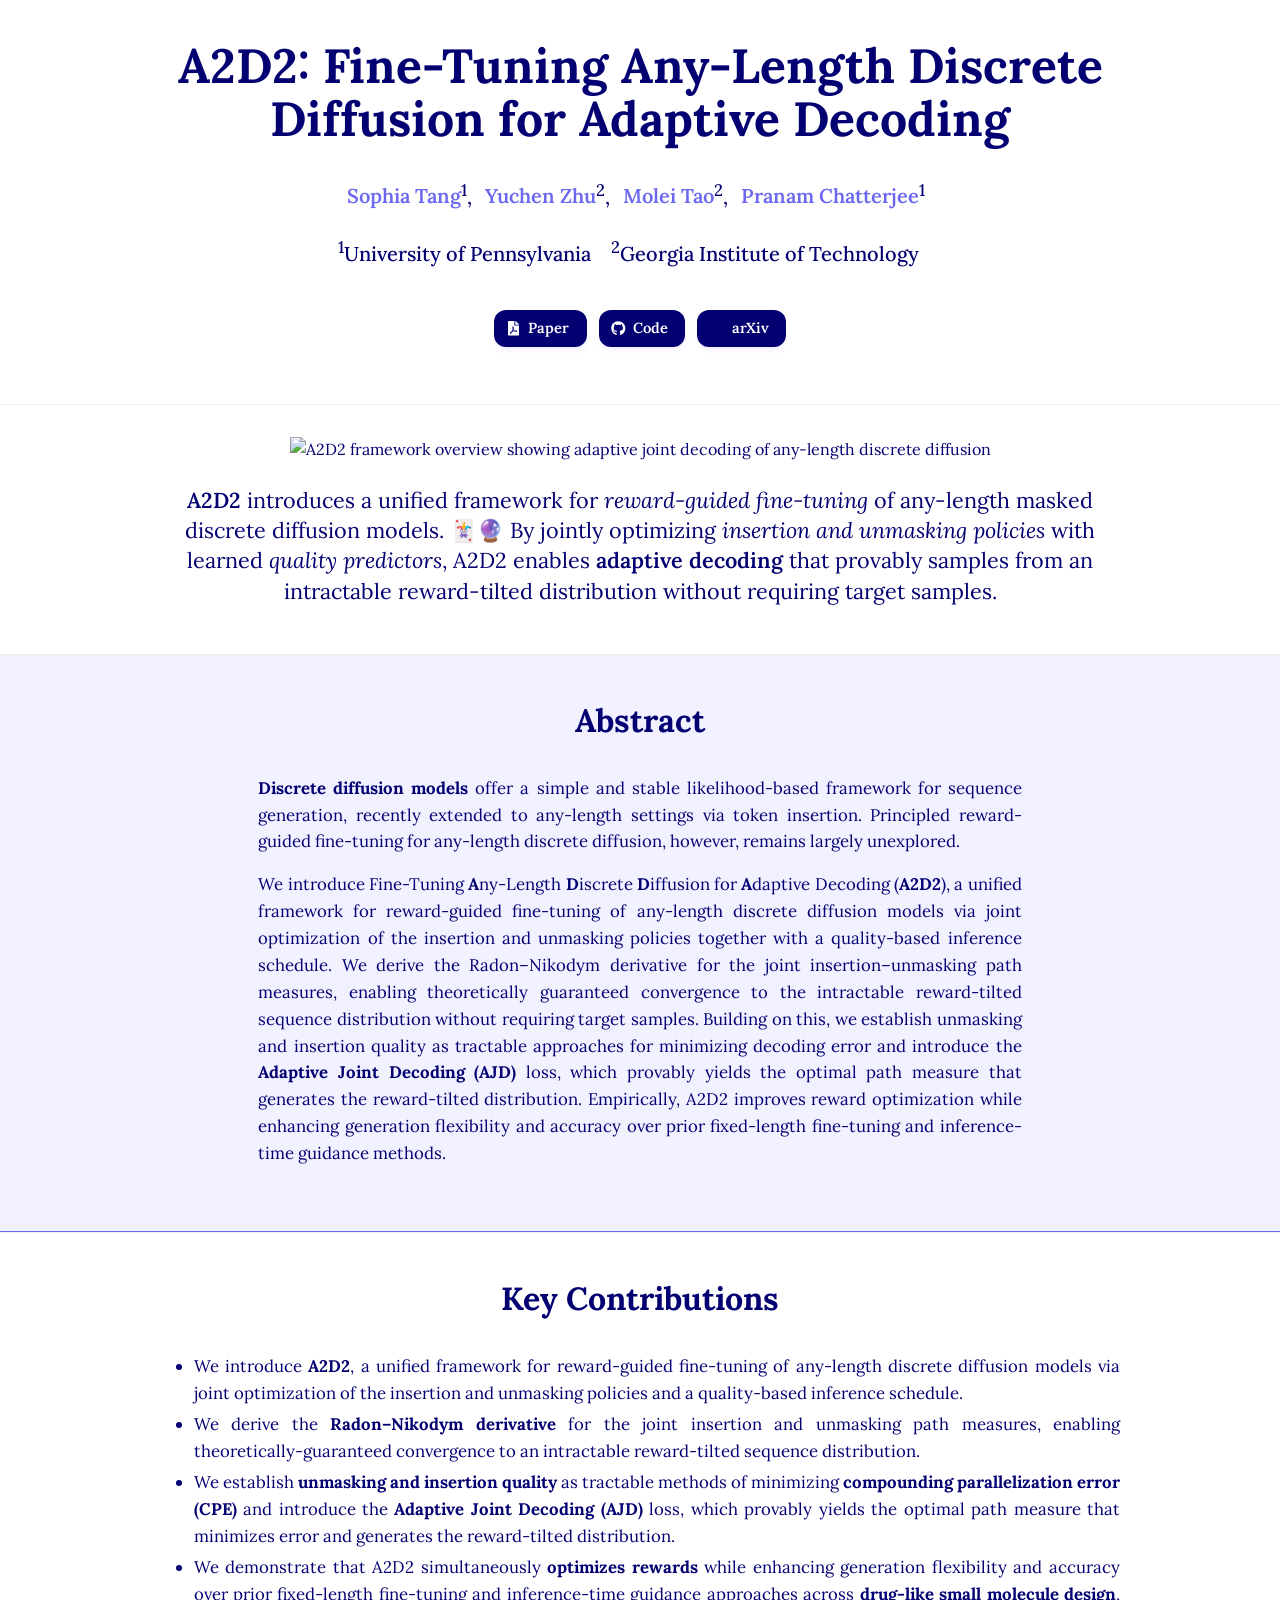
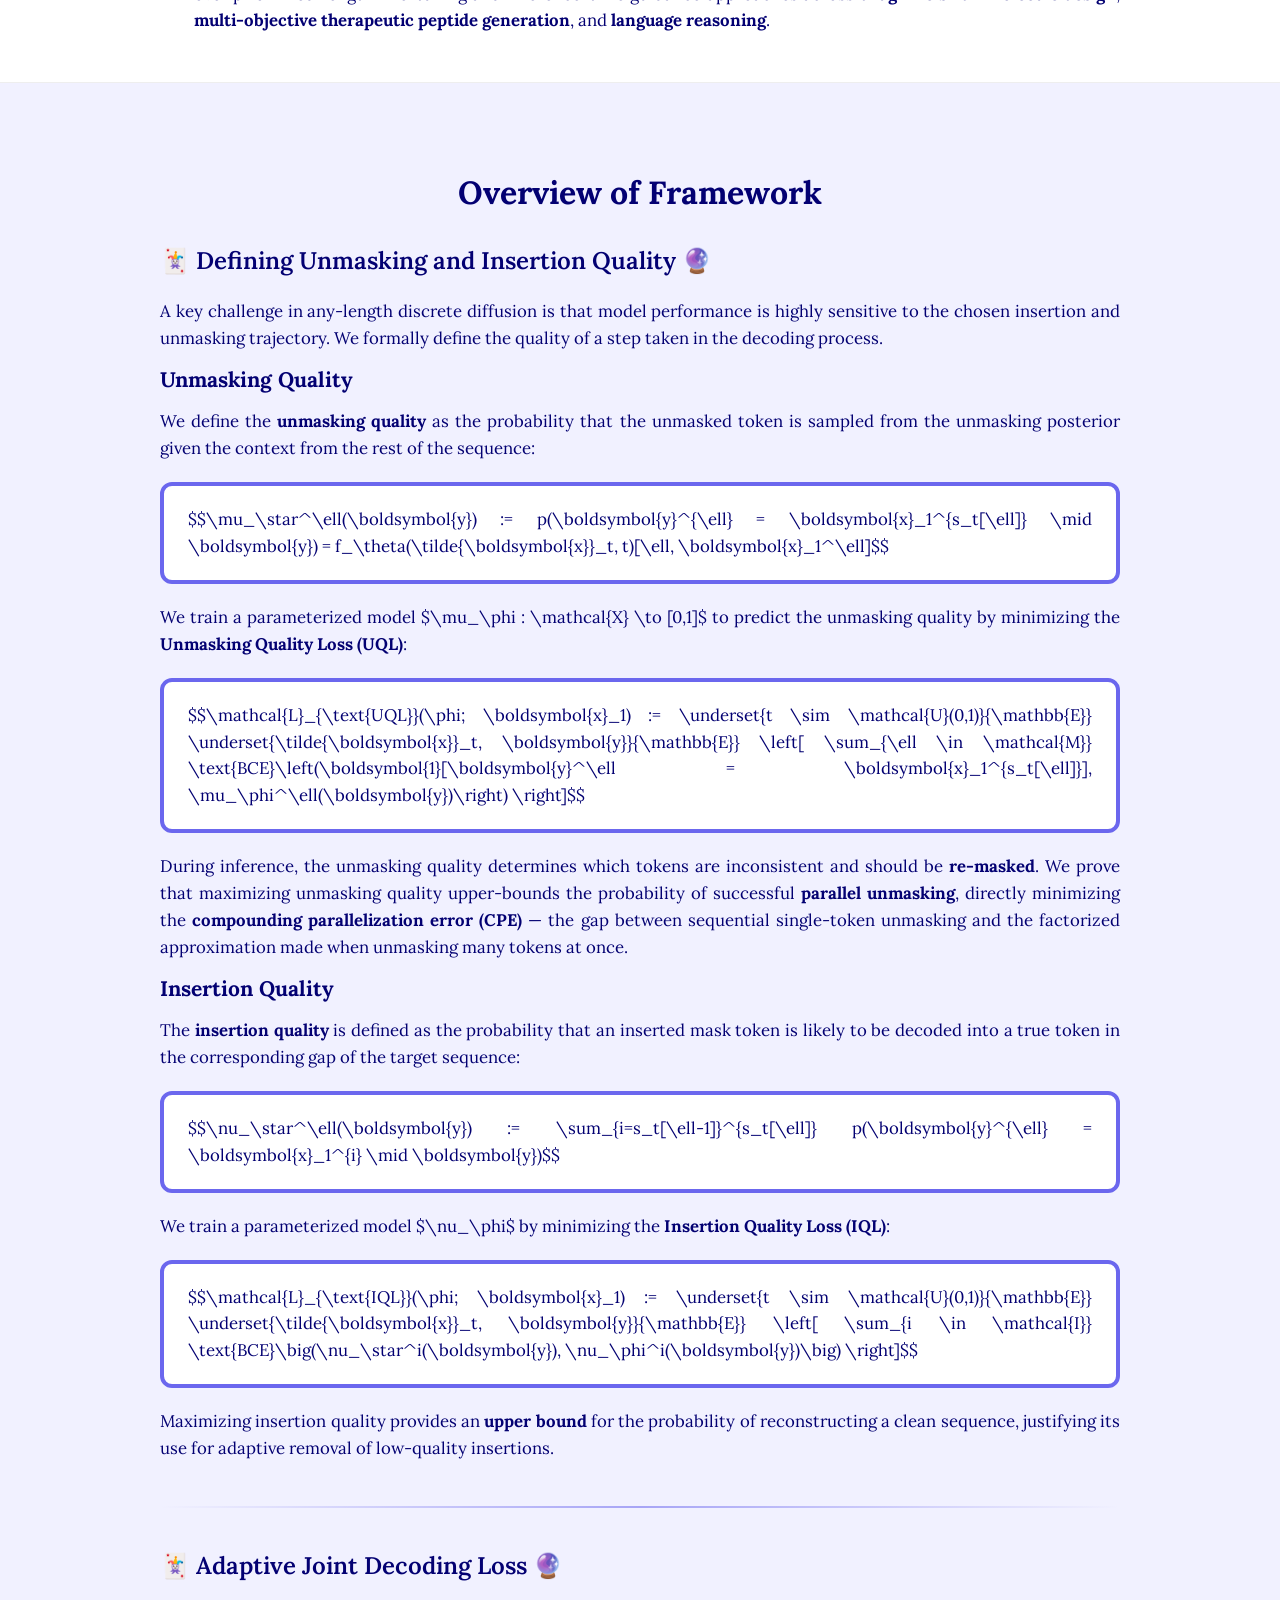
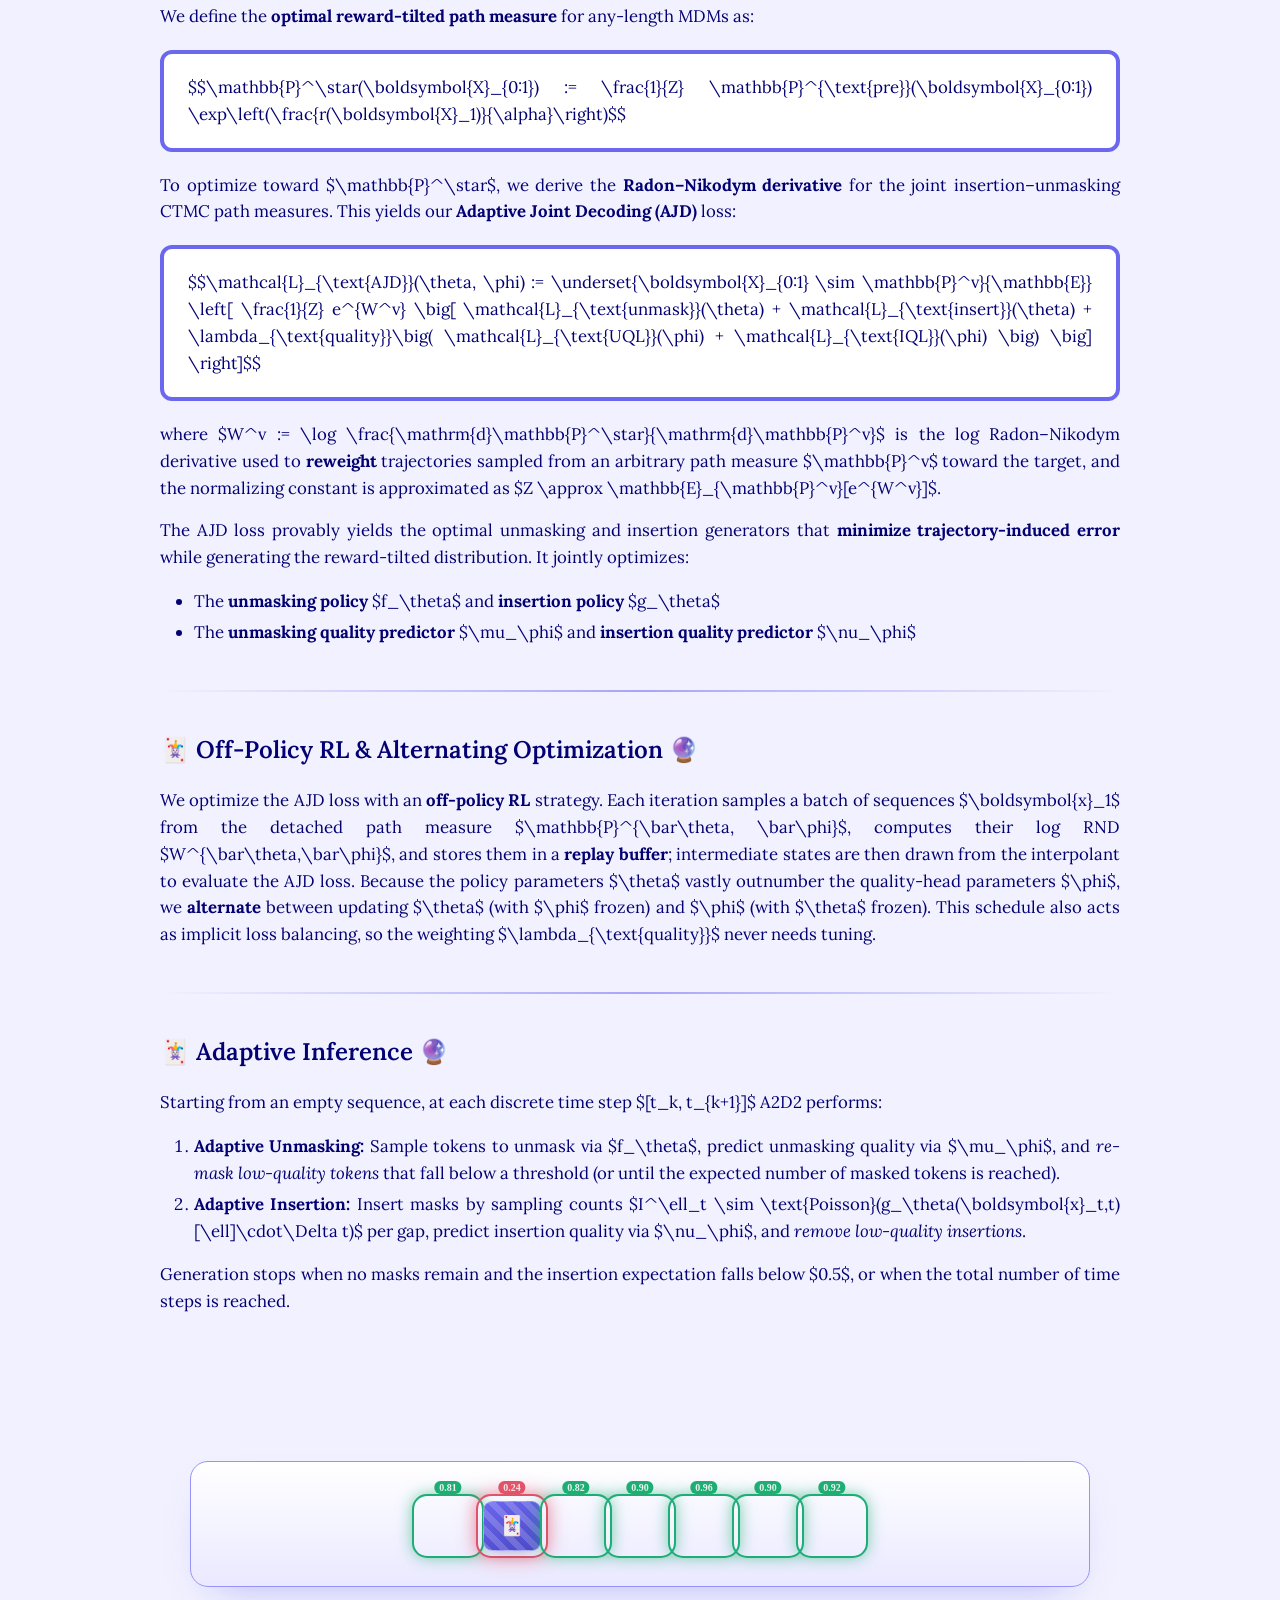
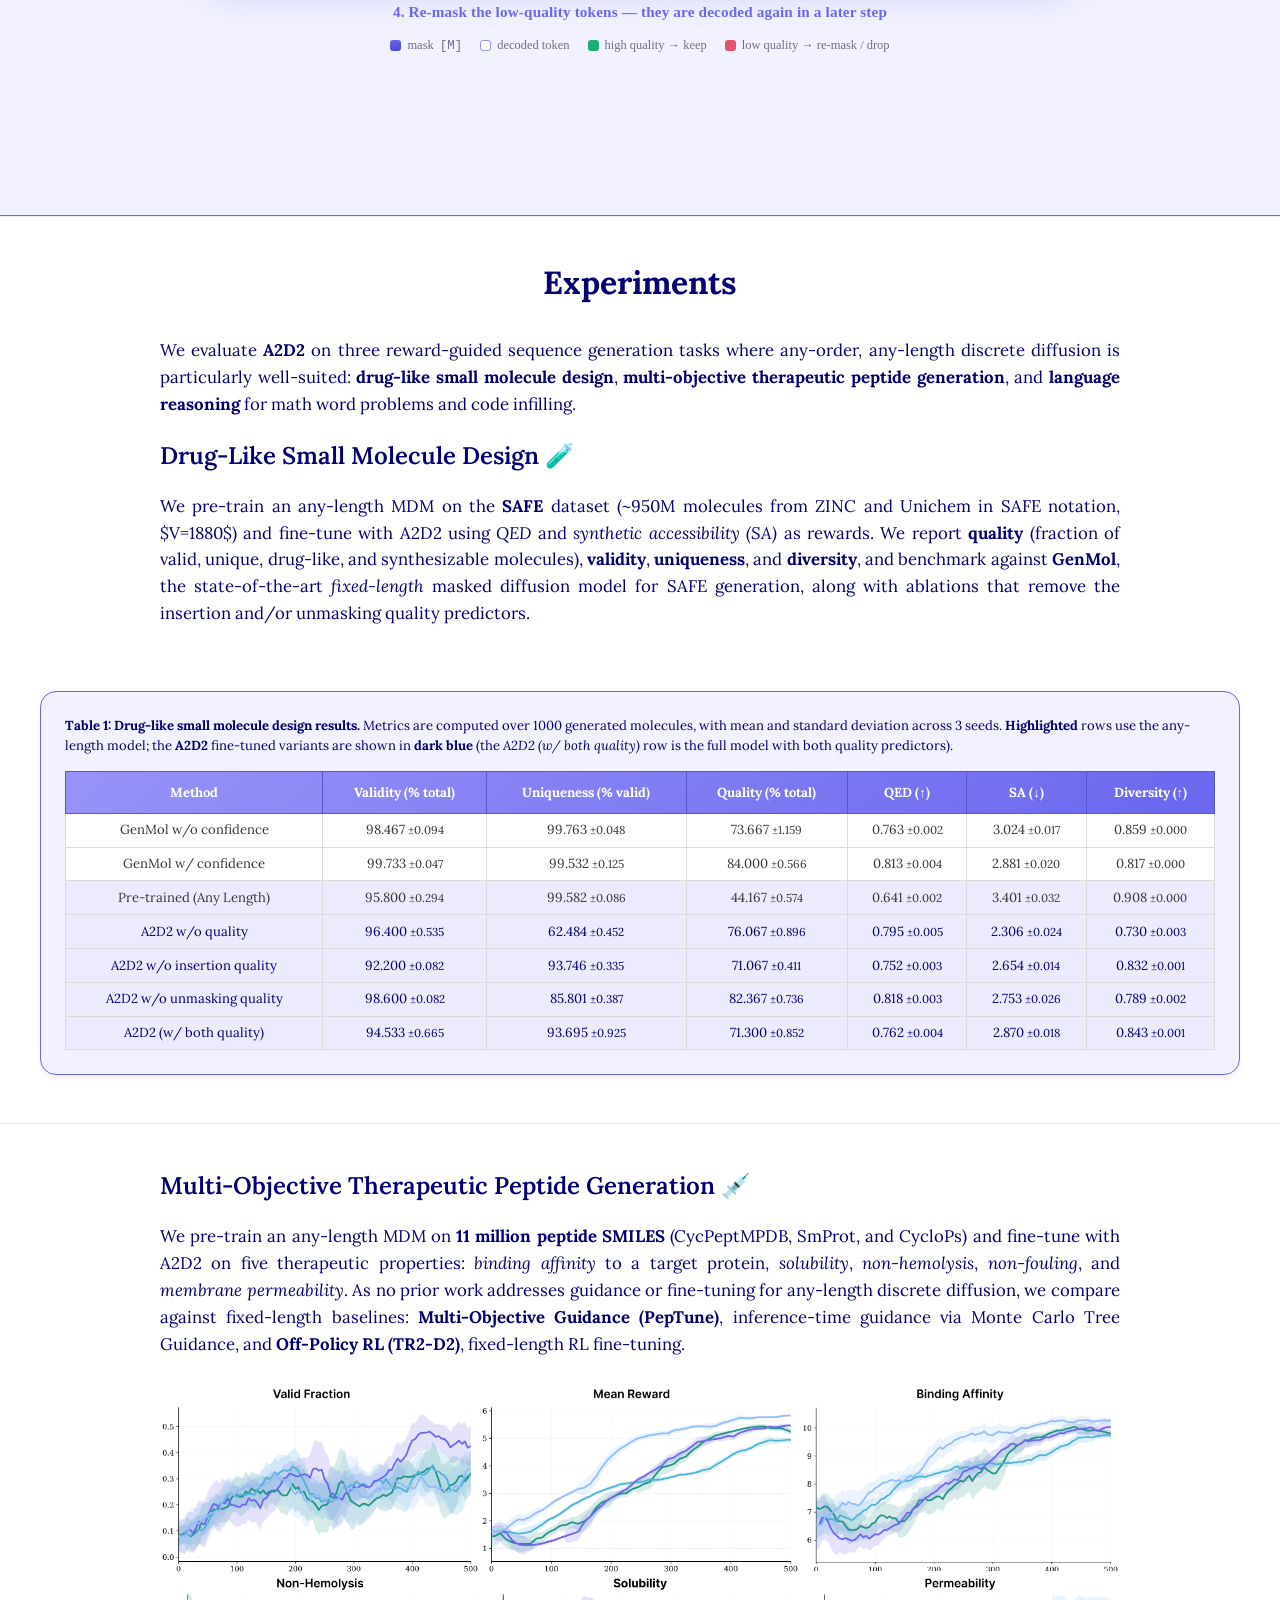
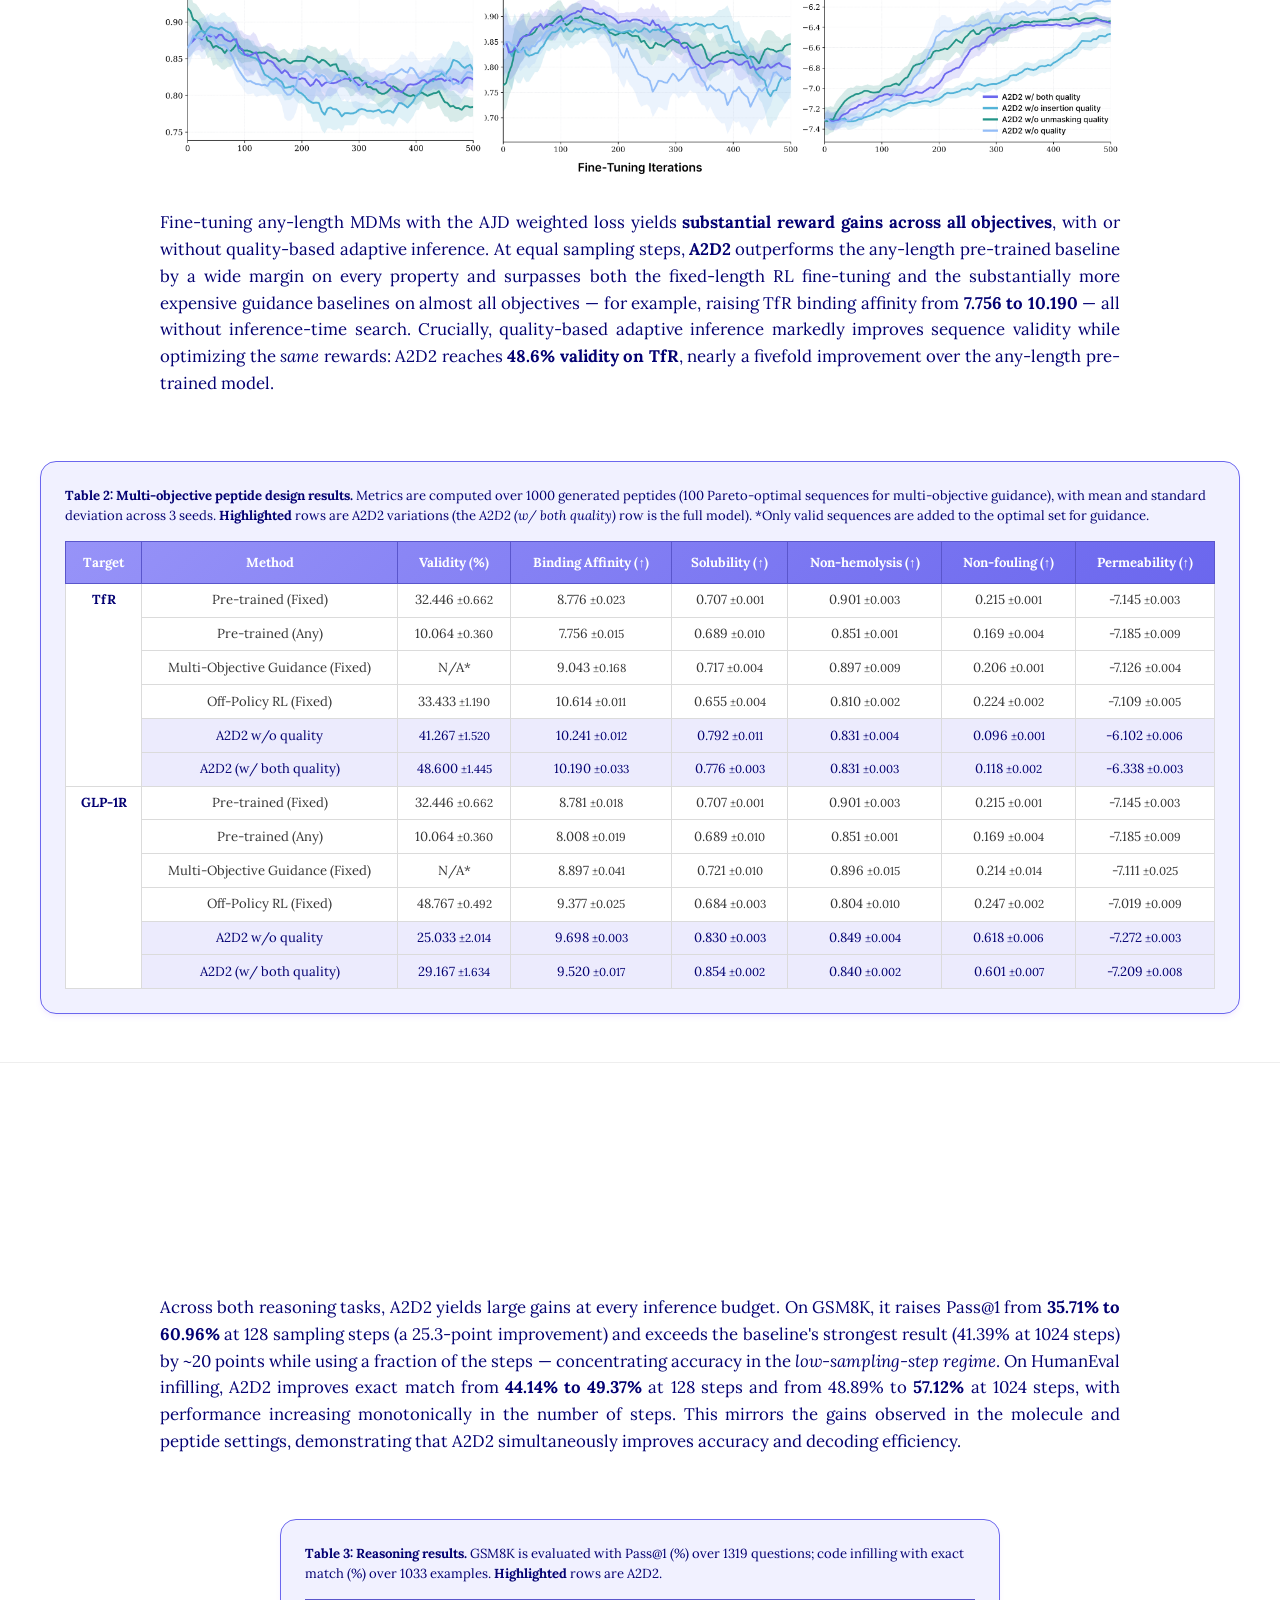
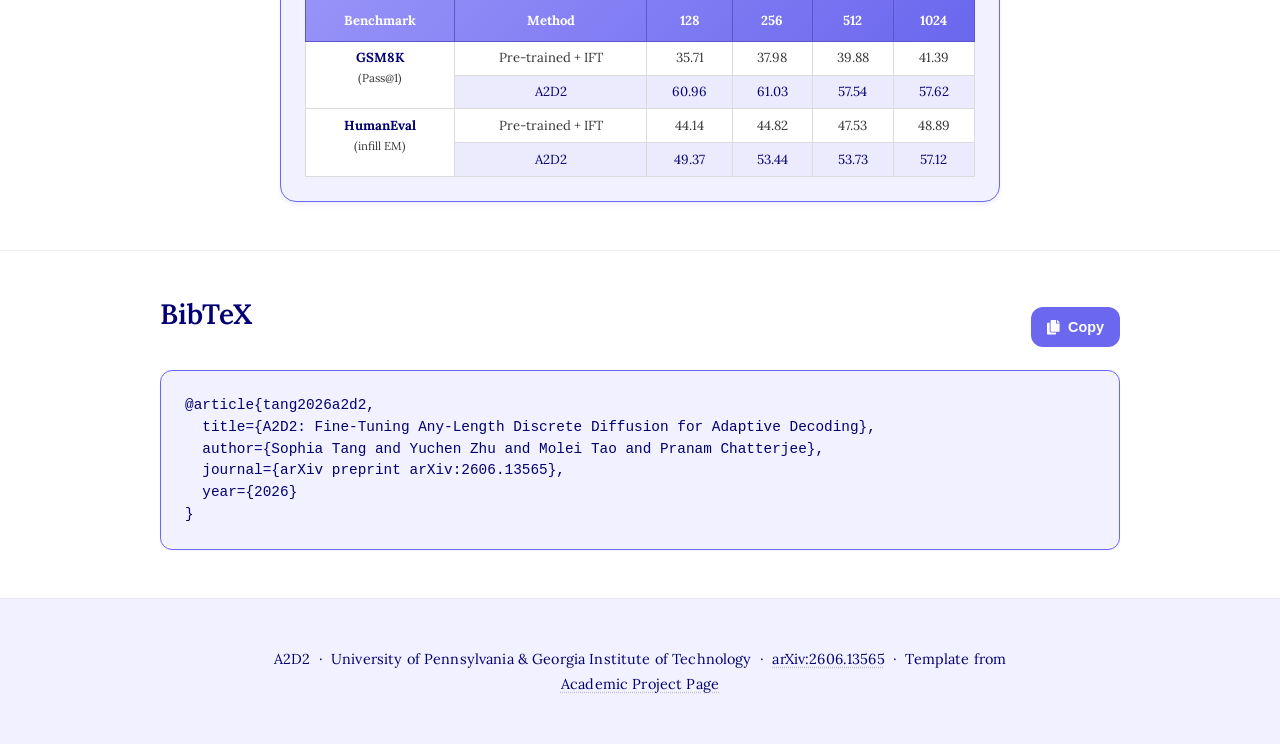
==== commit fc62005c: "update" ====
--- a/index.html
+++ b/index.html
@@ -425,7 +425,7 @@
                             </p>
 
                             <div class="reveal" style="margin-top:2rem;">
-                                <iframe src="hero-card-dealer.html"
+                                <iframe src="animations/hero-card-dealer.html"
                                         title="A2D2 Adaptive Joint Decoding animation"
                                         loading="lazy" scrolling="no"
                                         style="width:100%; height:420px; border:none; background:transparent; display:block;"></iframe>
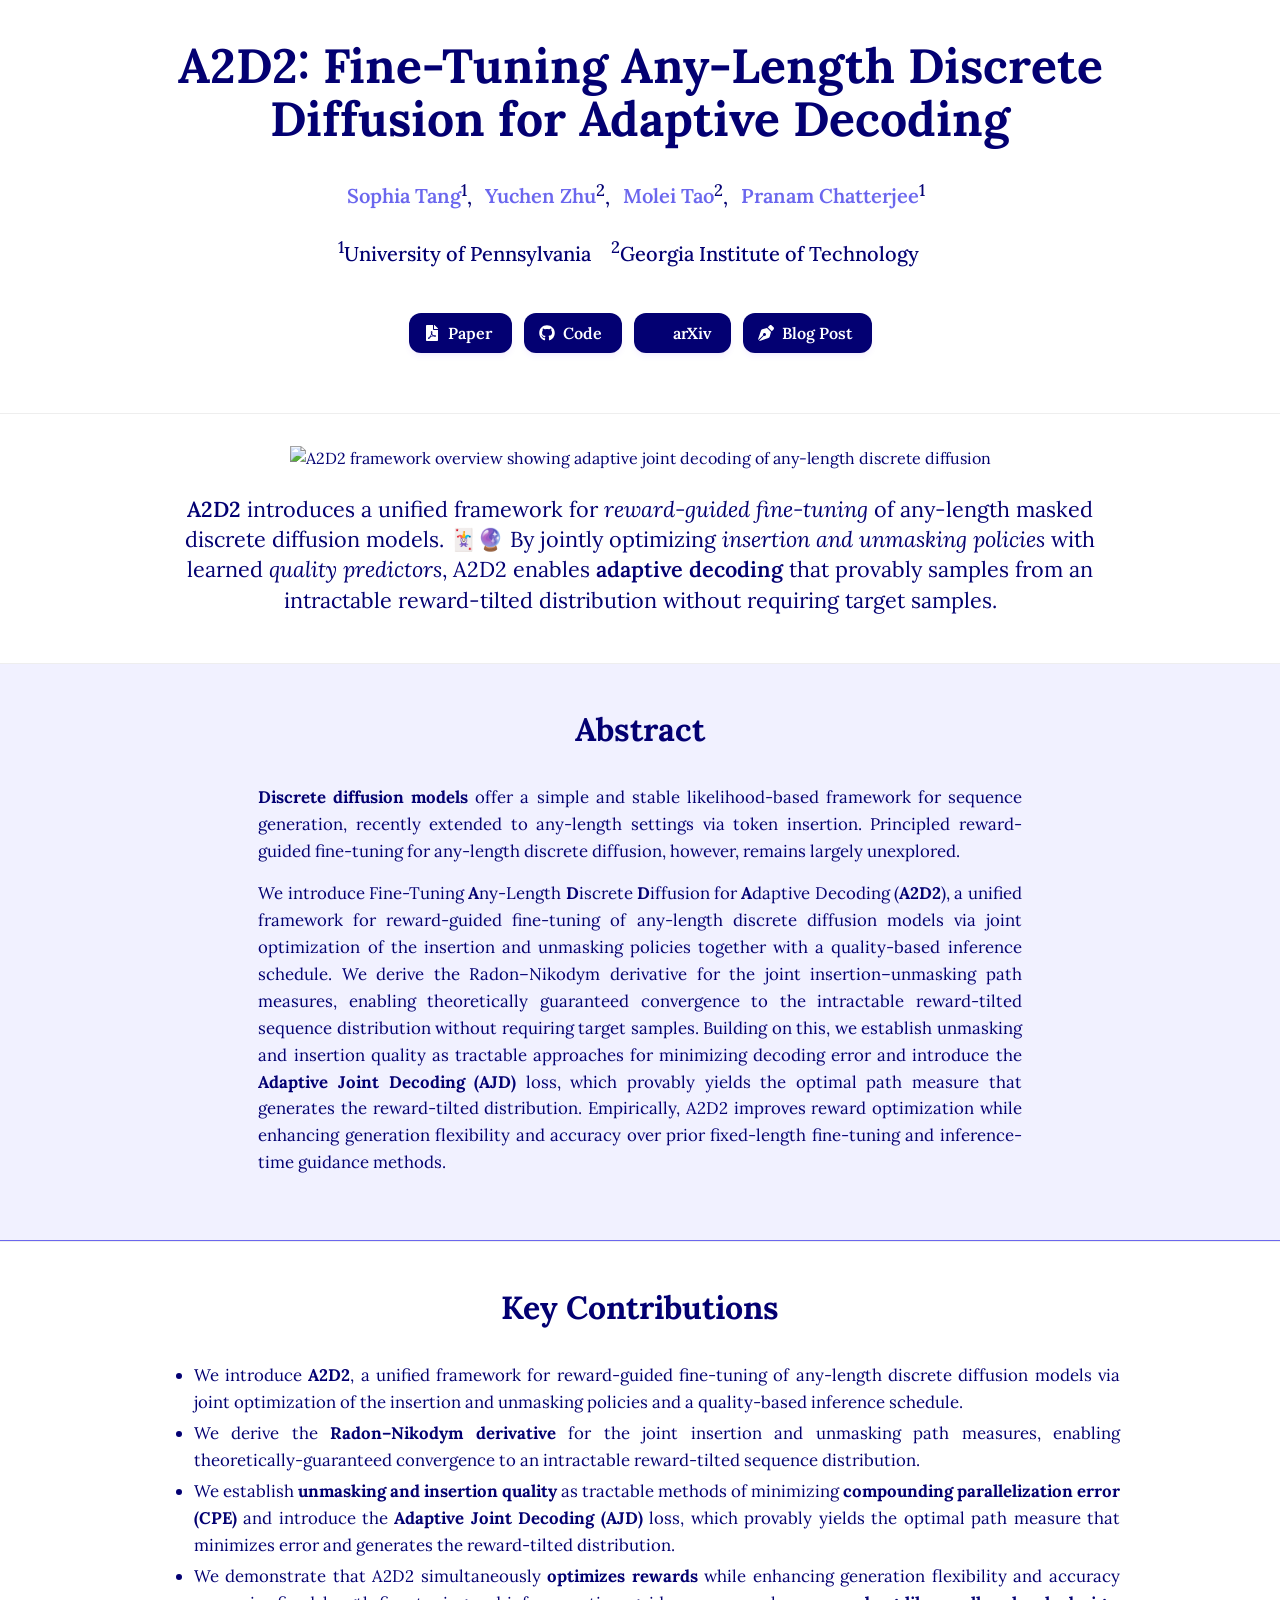
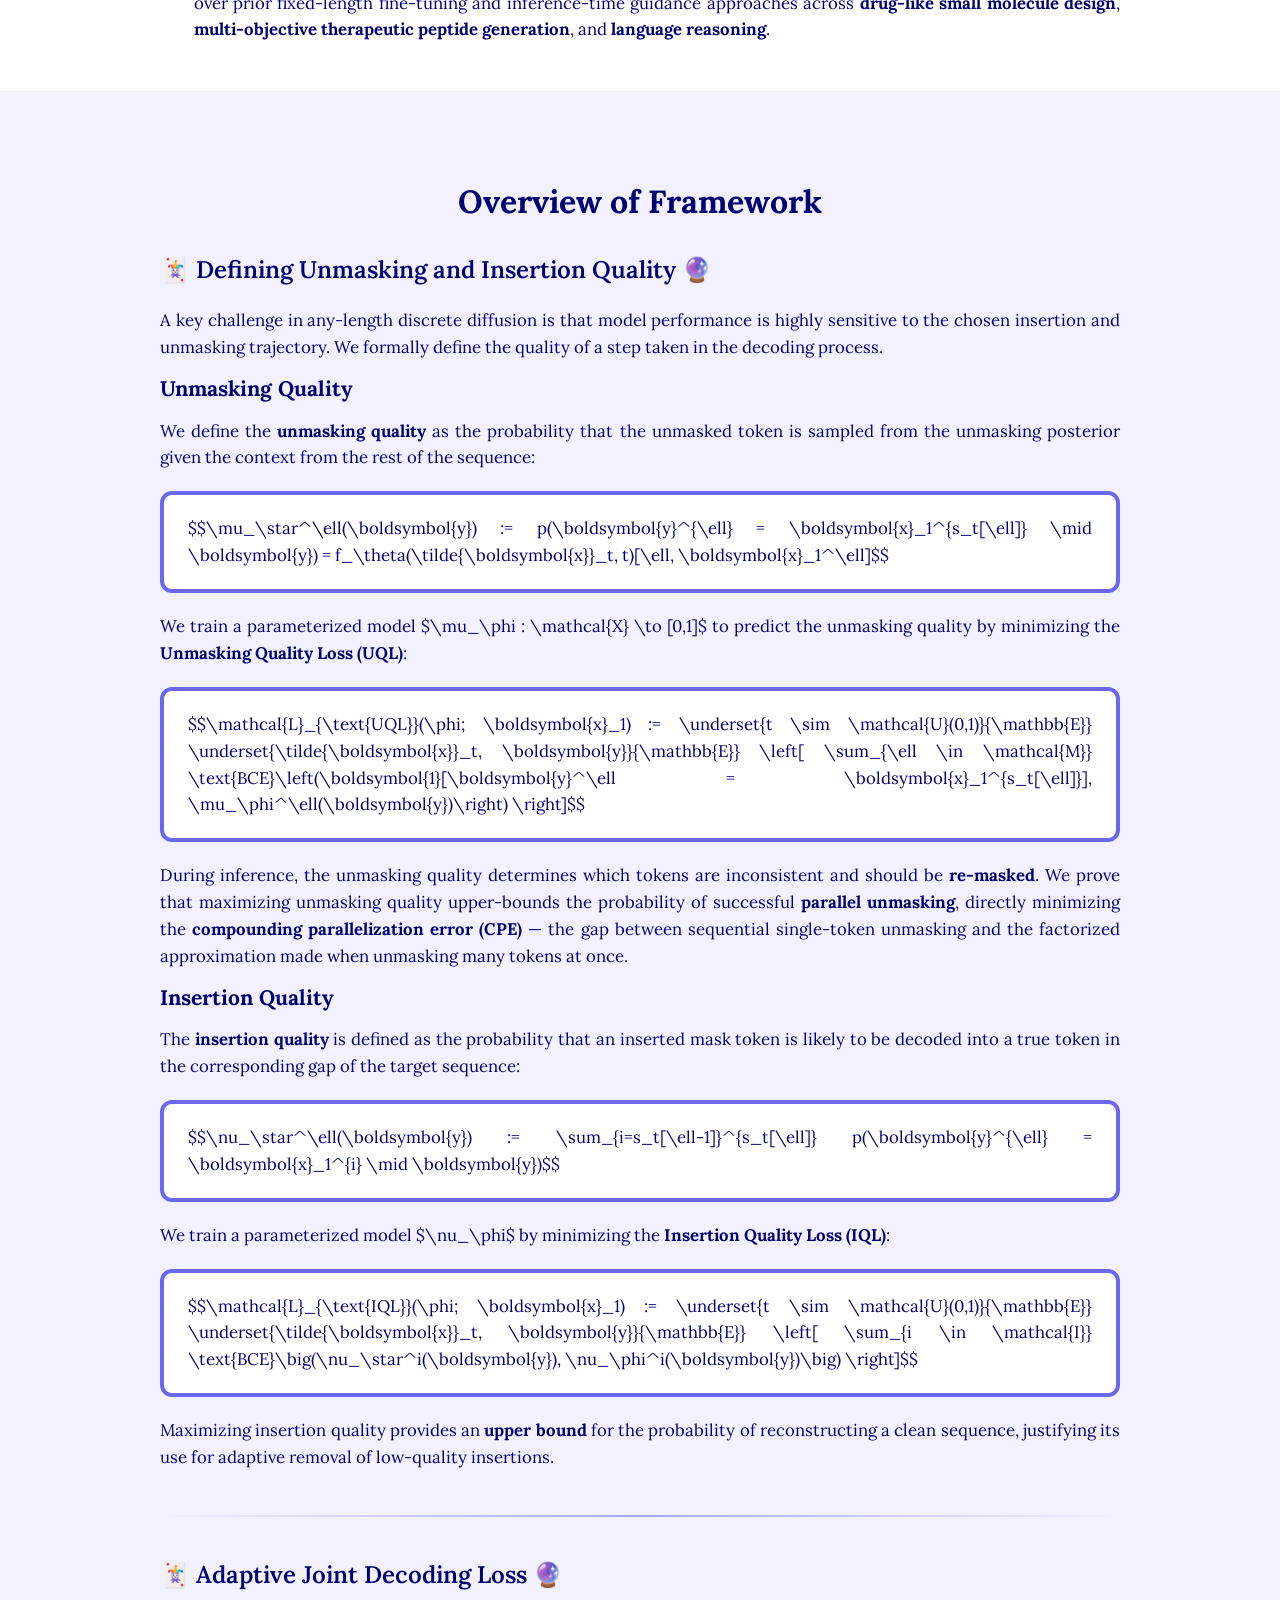
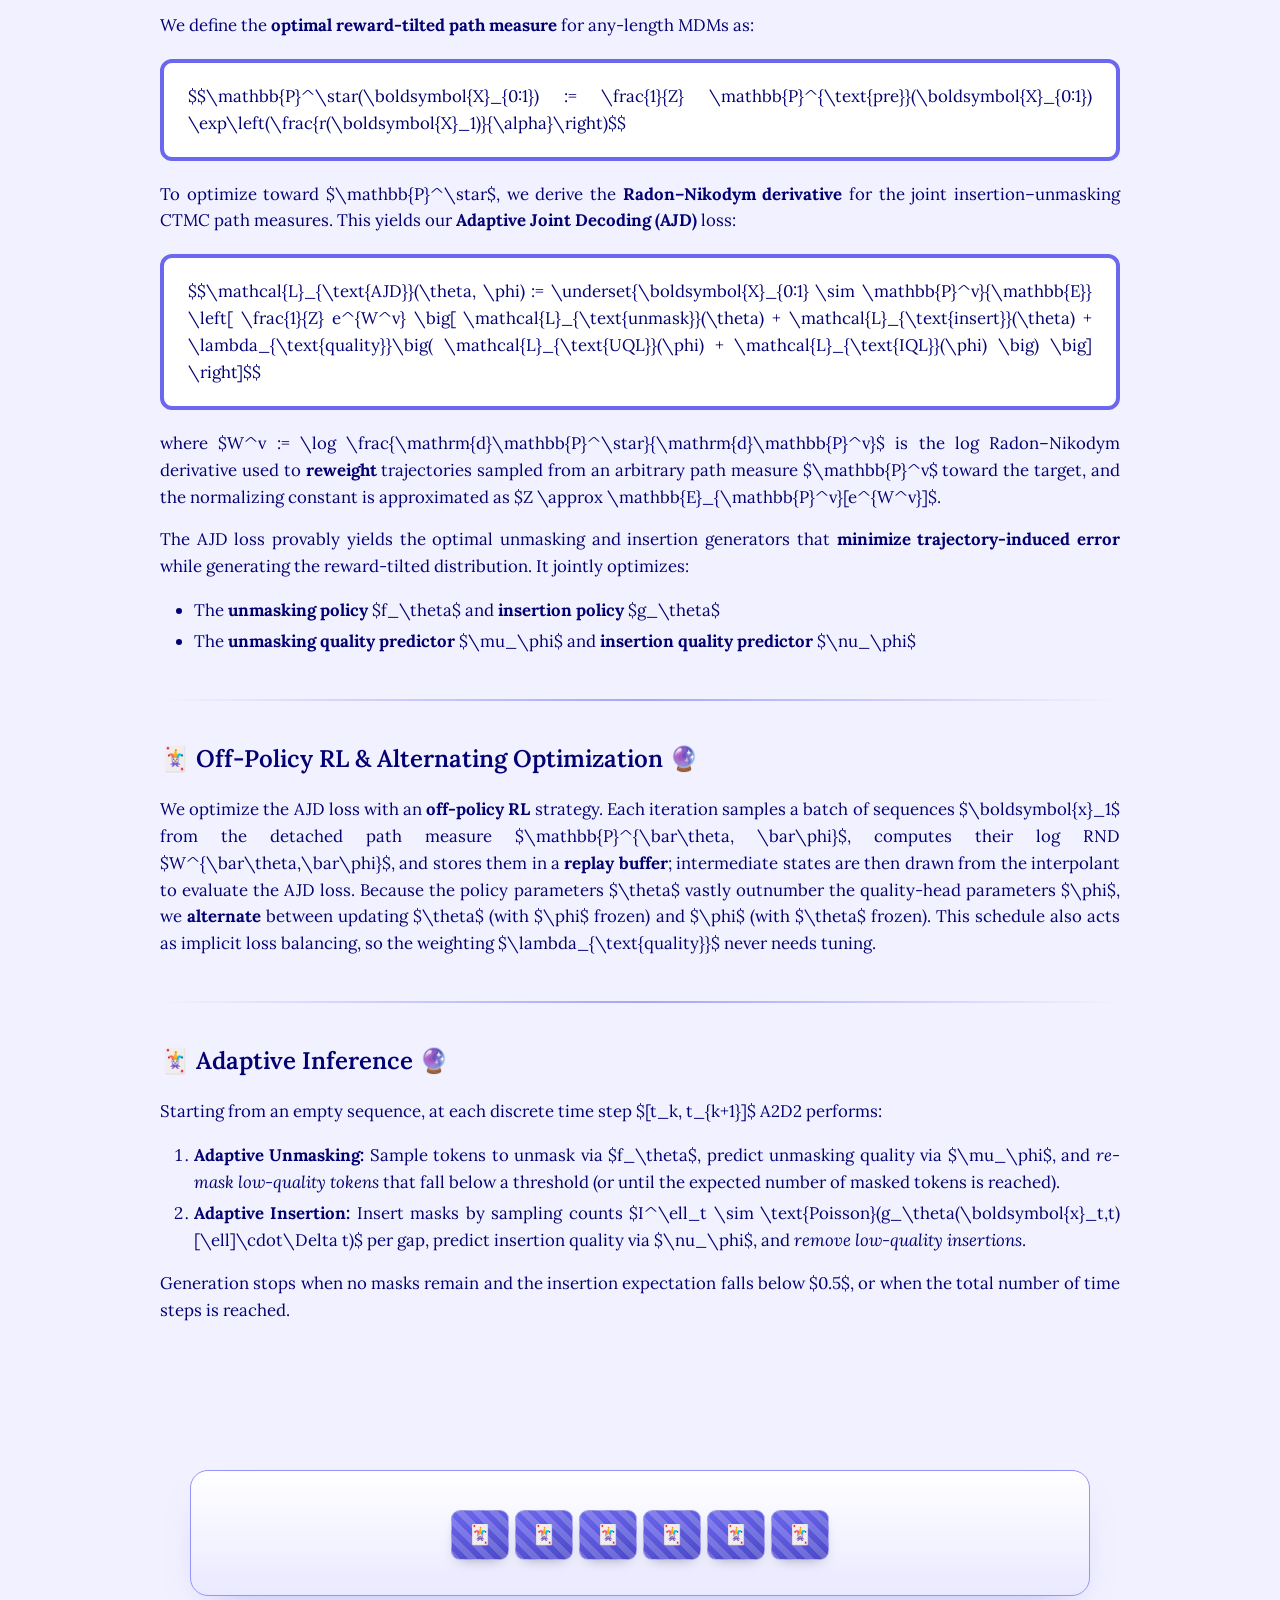
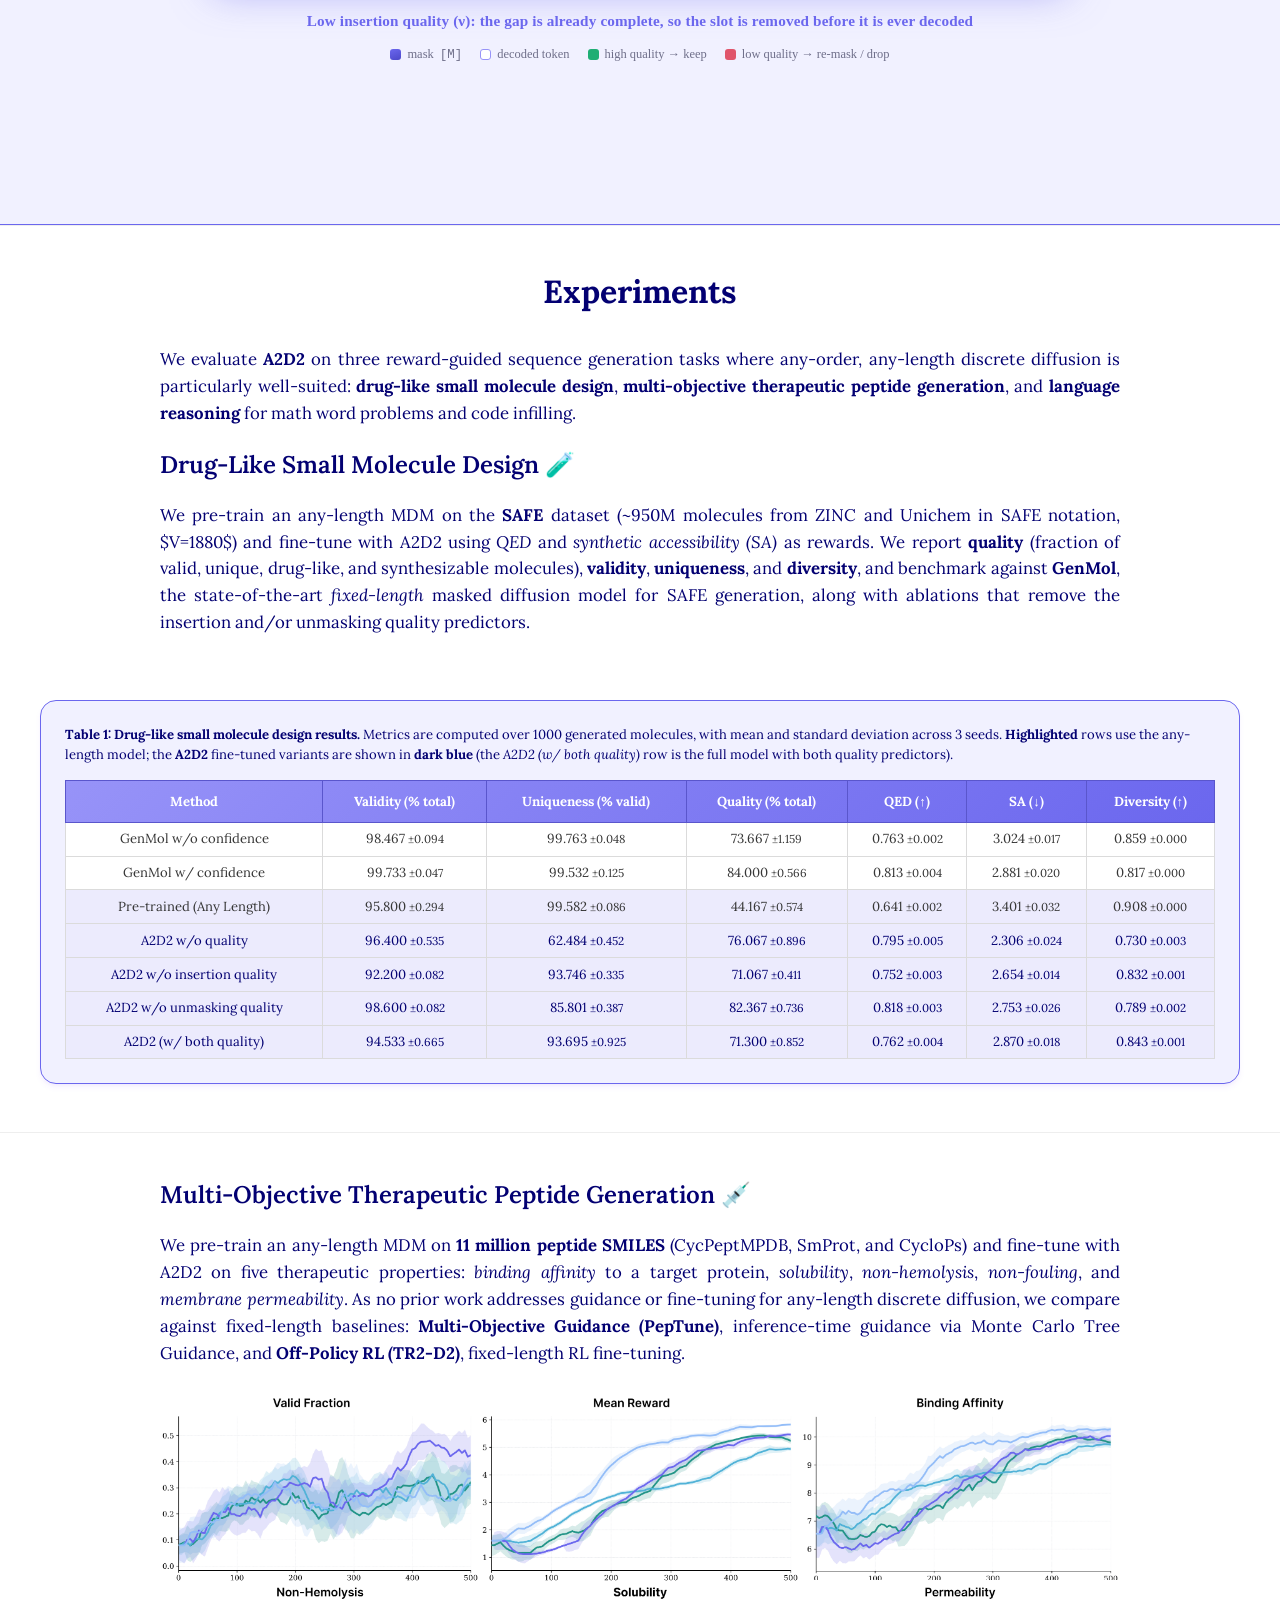
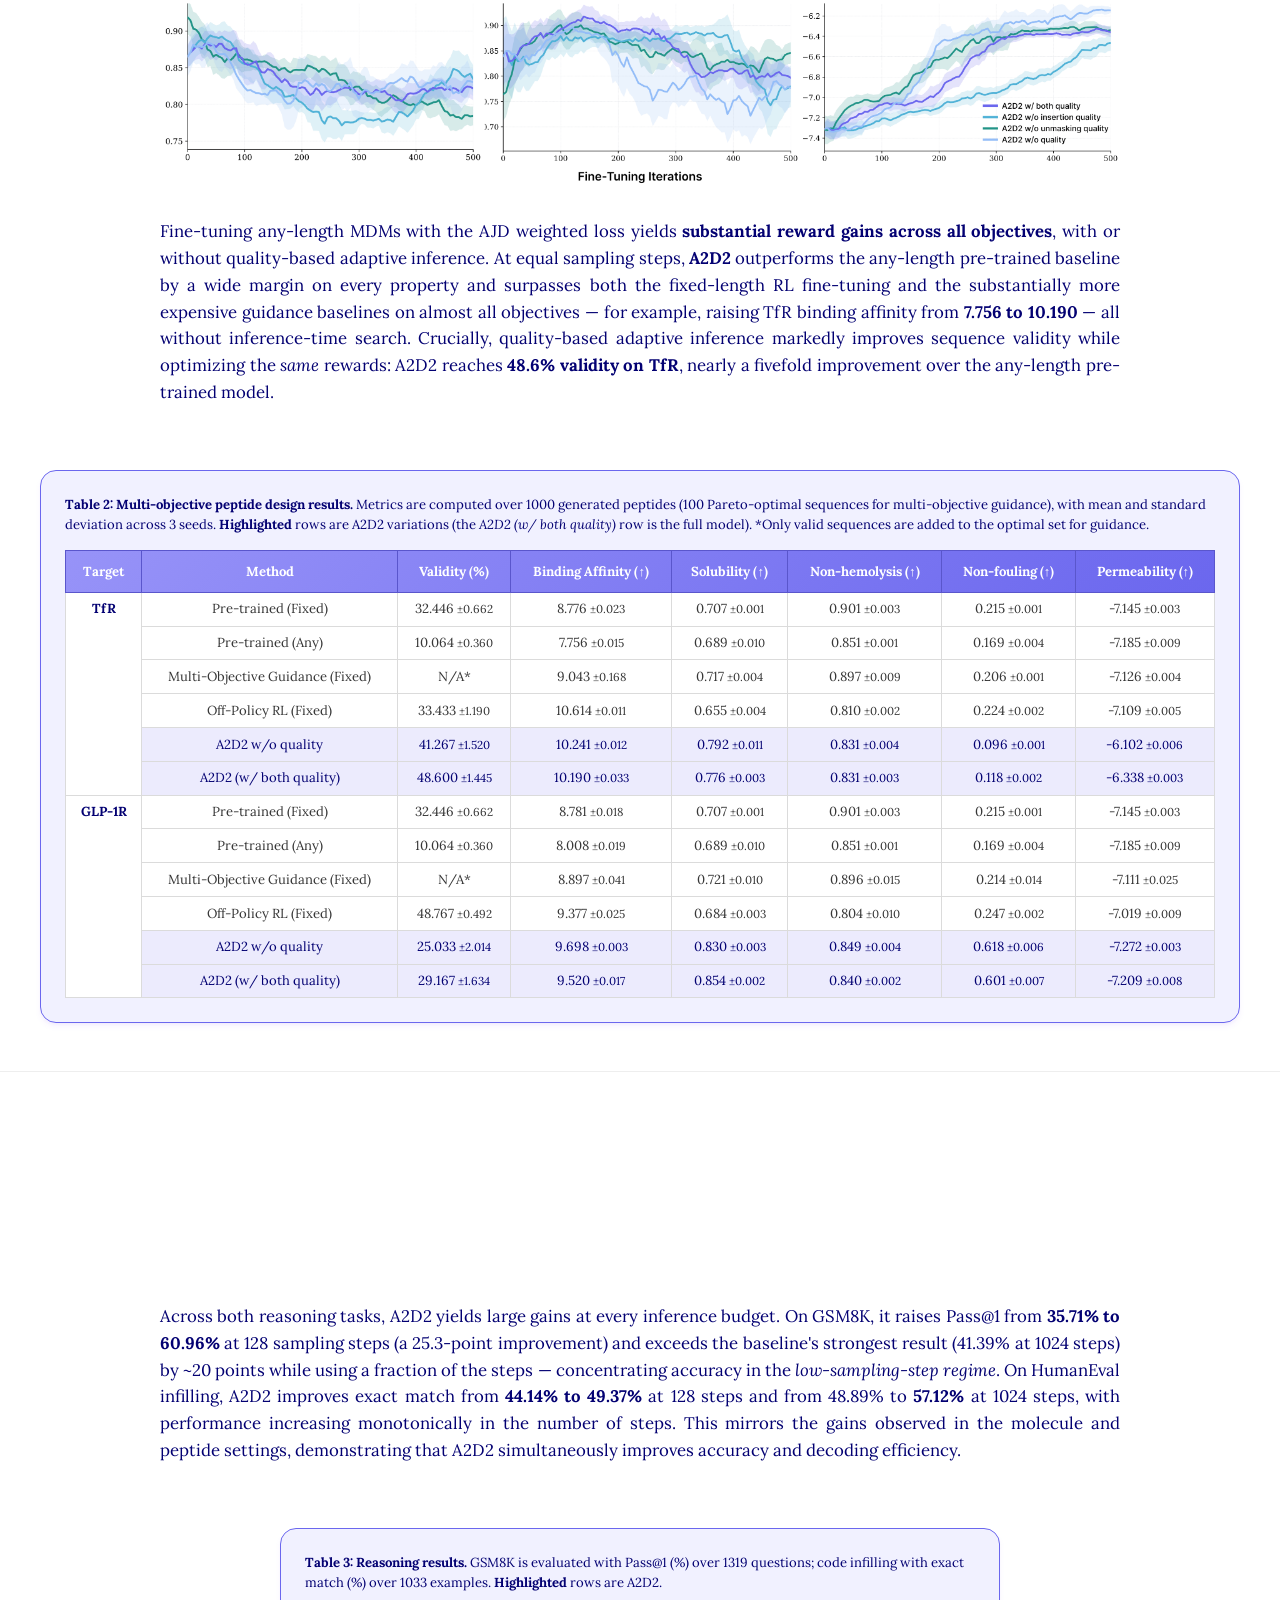
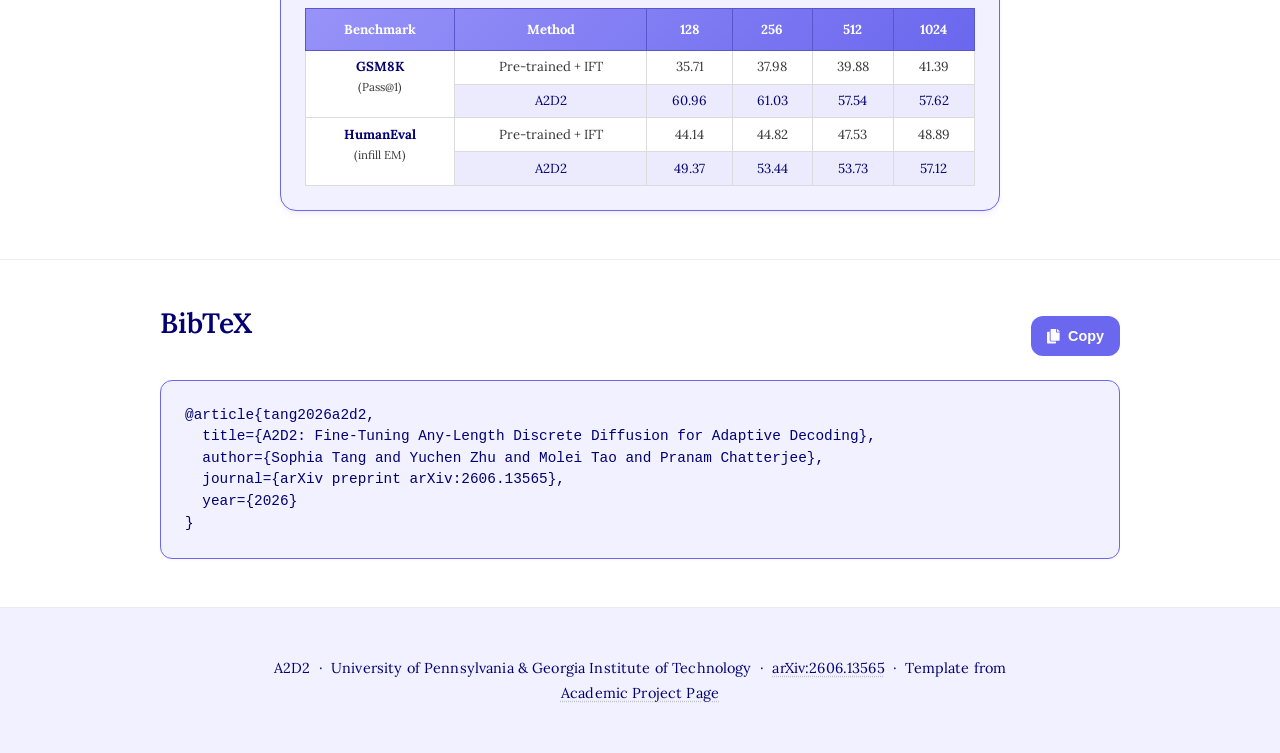
==== commit b756a732: "add blog link" ====
--- a/index.html
+++ b/index.html
@@ -201,6 +201,14 @@
                                             <span>arXiv</span>
                                         </a>
                                     </span>
+
+                                    <span class="link-block">
+                                        <a href="https://alchemybio.substack.com/p/aligning-discrete-generative-models" target="_blank"
+                                            class="external-link button is-normal is-rounded is-dark">
+                                            <span class="icon"><i class="fas fa-pen-nib"></i></span>
+                                            <span>Blog Post</span>
+                                        </a>
+                                    </span>
                                 </div>
                             </div>
                         </div>
@@ -938,4 +946,4 @@
 
 </body>
 
-</html>+</html>
